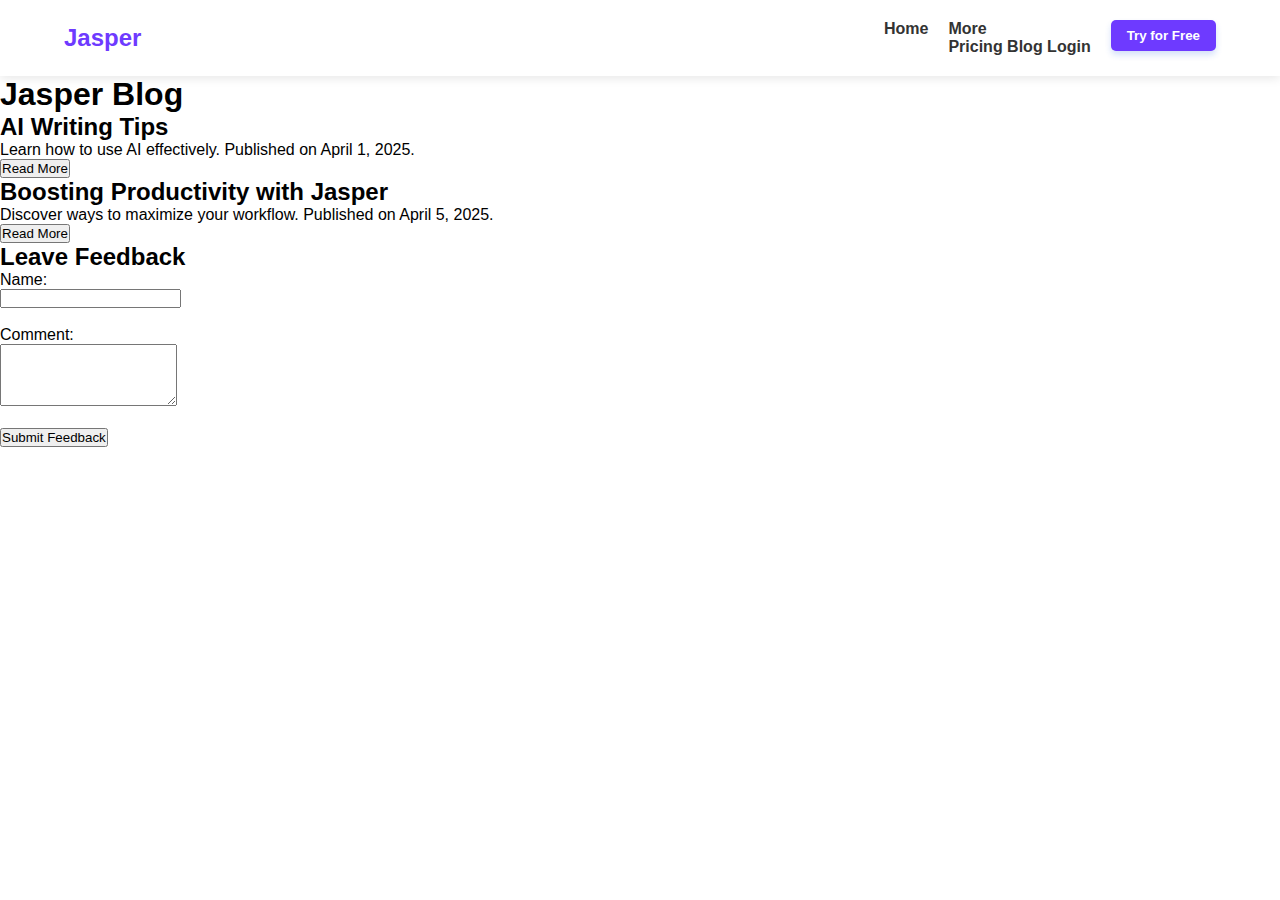
==== blog.html @ 83f6e518 "fixed the bugs taking help of copilot" ====
<!DOCTYPE html>
<html lang="en">
<head>
  <meta charset="UTF-8">
  <meta name="viewport" content="width=device-width, initial-scale=1.0">
  <title>Blog - Jasper Clone</title>
  <link rel="stylesheet" href="styles.css">
  <link rel="stylesheet" href="https://cdnjs.cloudflare.com/ajax/libs/animate.css/4.1.1/animate.min.css">
</head>
<body>
  <nav class="navbar">
    <div class="logo">Jasper</div>
    <div class="menu-toggle" aria-label="Toggle navigation">☰</div>
    <ul class="nav-links">
      <li><a href="index.html">Home</a></li>
      <li class="dropdown">
        <a href="#" class="dropbtn" aria-haspopup="true" aria-expanded="false">More</a>
        <div class="dropdown-content">
          <a href="pricing.html">Pricing</a>
          <a href="blog.html">Blog</a>
          <a href="login.html">Login</a>
        </div>
      </li>
      <li><button class="cta-btn">Try for Free</button></li>
    </ul>
  </nav>
  <main>
    <section class="blog">
      <h1 class="animate__animated animate__fadeIn">Jasper Blog</h1>
      <div class="posts">
        <article class="post animate__animated animate__fadeIn" style="animation-delay: 0.2s;">
          <h2>AI Writing Tips</h2>
          <p>Learn how to use AI effectively. <time datetime="2025-04-01">Published on April 1, 2025</time>.</p>
          <button class="post-btn">Read More</button>
        </article>
        <article class="post animate__animated animate__fadeIn" style="animation-delay: 0.4s;">
          <h2>Boosting Productivity with Jasper</h2>
          <p>Discover ways to maximize your workflow. <time datetime="2025-04-05">Published on April 5, 2025</time>.</p>
          <button class="post-btn">Read More</button>
        </article>
      </div>
    </section>
    <section class="feedback">
      <h2 class="animate__animated animate__fadeIn">Leave Feedback</h2>
      <form id="feedback-form">
        <label for="name">Name:</label><br>
        <input type="text" id="name" name="name" required aria-required="true"><br><br>
        <label for="comment">Comment:</label><br>
        <textarea id="comment" name="comment" rows="4" required aria-required="true"></textarea><br><br>
        <button type="submit" class="feedback-btn">Submit Feedback</button>
      </form>
      <div id="feedback-message" style="margin-top: 10px; color: green;" aria-live="polite"></div>
    </section>
  </main>
  <script src="script.js" defer></script>
</body>
</html>
---- styles.css ----
/* Root Variables */
:root {
  --primary-blue: #2D6AE0;
  --primary-purple: #6E3AFF;
  --dark-text: #1A1A1A;
} /* Ensure this closing brace is correctly placed and matches the opening block */

/* General Reset */
* {
  margin: 0;
  padding: 0;
  box-sizing: border-box;
  font-family: 'Inter', sans-serif;
}

/* Navbar */
.navbar {
  display: flex;
  justify-content: space-between;
  align-items: center;
  padding: 20px 5%;
  background: white;
  box-shadow: 0 2px 10px rgba(0, 0, 0, 0.1);
  position: sticky;
  top: 0;
}

.logo {
  font-size: 24px;
  font-weight: 700;
  color: var(--primary-purple);
}

.nav-links {
  display: flex;
  list-style: none;
  gap: 20px;
}

.nav-links a {
  text-decoration: none;
  color: #333;
  font-weight: 600;
}

.nav-links a:hover {
  color: var(--primary-purple);
}

.cta-btn {
  background: var(--primary-purple);
  color: #fff;
  border: none;
  padding: 8px 16px;
  border-radius: 5px;
  cursor: pointer;
  font-weight: 600;
}

.cta-btn:hover {
  background: #5a32d1;
}

.menu-toggle {
  display: none;
  font-size: 24px;
  cursor: pointer;
}
/* ===== DROPDOWN MENUS ===== */
.dropdown {
  position: relative;
}

.dropdown-menu {
  position: absolute;
  top: 100%;
  left: 0;
  width: max-content;
  min-width: 240px;
  background: white;
  border-radius: 8px;
  box-shadow: 0 10px 30px rgba(0, 0, 0, 0.1);
  opacity: 0;
  visibility: hidden;
  transition: all 0.3s ease;
  z-index: 1000;
  padding: 20px;
}

/* Multi-column dropdowns */
.dropdown-menu .dropdown-column {
  display: inline-block;
  vertical-align: top;
  width: 200px;
  margin-right: 20px;
}

.dropdown-menu h4 {
  color: #2D6AE0;
  margin-bottom: 12px;
  font-size: 14px;
}

.dropdown-menu a {
  display: block;
  padding: 8px 0;
  color: #333;
  transition: color 0.2s;
}

.dropdown-menu a:hover {
  color: #6E3AFF;
}

/* Show dropdown on hover */
.dropdown:hover .dropdown-menu {
  opacity: 1;
  visibility: visible;
  transform: translateY(5px);
}

/* Chevron animation */
.dropdown i {
  margin-left: 5px;
  transition: transform 0.3s;
}

.dropdown:hover i {
  transform: rotate(180deg);
}
@media (max-width: 768px) {
  .nav-links {
    display: none;
    flex-direction: column;
    position: absolute;
    top: 60px;
    left: 0;
    width: 100%;
    background: white;
    padding: 20px;
  }

  .nav-links.active {
    display: flex;
  }

  .menu-toggle {
    display: block;
  }

  .cta-btn {
    margin-top: 10px;
  }
}

/* Hero Section */
.hero {
  text-align: center;
  padding: 80px 20px;
  background: #f8f9fa;
}

.hero h1 {
  font-size: 48px;
  font-weight: 700;
  background: linear-gradient(90deg, var(--primary-blue), var(--primary-purple));
  -webkit-background-clip: text;
  -webkit-text-fill-color: transparent;
  margin-bottom: 20px;
}

.hero p {
  font-size: 20px;
  color: #666;
  margin-bottom: 30px;
}

.hero-btn {
  background: var(--primary-purple);
  color: #fff;
  border: none;
  padding: 15px 30px;
  border-radius: 5px;
  font-size: 18px;
  font-weight: 600;
  cursor: pointer;
}

.hero-btn:hover {
  background: #5a32d1;
}

@media (max-width: 768px) {
  .hero h1 {
    font-size: 32px;
  }

  .hero p {
    font-size: 16px;
  }

  .hero-btn {
    padding: 12px 24px;
    font-size: 16px;
  }
}

/* Logo Grid */
.logo-grid {
  display: flex;
  justify-content: center;
  align-items: center;
  flex-wrap: wrap;
  gap: 40px;
  max-width: 900px;
  margin: 0 auto;
}

.logo-grid img {
  height: 30px;
  opacity: 0.7;
  transition: all 0.3s;
  filter: brightness(0) invert(0.3);
}

.logo-grid img:hover {
  opacity: 1;
  filter: brightness(1) invert(0);
}

/* Testimonials Section */
.testimonials {
  text-align: center;
  padding: 60px 20px;
  background: #f8f9fa;
}

.testimonials h2 {
  font-size: 36px;
  font-weight: 700;
  color: #333;
  margin-bottom: 40px;
}

.testimonial-cards {
  display: flex;
  justify-content: center;
  gap: 30px;
  flex-wrap: wrap;
}

.testimonial {
  background: #fff;
  padding: 20px;
  border-radius: 8px;
  width: 350px;
  box-shadow: 0 2px 4px rgba(0, 0, 0, 0.1);
}

.testimonial p {
  font-size: 18px;
  color: #333;
  font-style: italic;
  margin-bottom: 10px;
}

.testimonial span {
  font-size: 16px;
  color: #666;
}

@media (max-width: 768px) {
  .testimonial {
    width: 100%;
    max-width: 350px;
  }
}

/* Pricing Section */
.pricing {
  text-align: center;
  padding: 60px 20px;
  background: #fff;
}

.pricing h1 {
  font-size: 36px;
  font-weight: 700;
  color: #333;
  margin-bottom: 40px;
}

.plans {
  display: grid;
  grid-template-columns: repeat(3, 1fr);
  gap: 20px;
}

.plan {
  background: #f8f9fa;
  padding: 20px;
  border-radius: 8px;
  box-shadow: 0 2px 4px rgba(0, 0, 0, 0.1);
}

.plan h2 {
  font-size: 24px;
  font-weight: 600;
  color: #333;
  margin-bottom: 10px;
}

.plan .price {
  font-size: 20px;
  font-weight: 700;
  color: var(--primary-purple);
  margin-bottom: 10px;
}

.plan p {
  font-size: 16px;
  color: #666;
  margin-bottom: 15px;
}

.plan-btn {
  background: var(--primary-purple);
  color: #fff;
  border: none;
  padding: 10px;
  border-radius: 5px;
  font-size: 16px;
  cursor: pointer;
  width: 100%;
}

.plan-btn:hover {
  background: #5a32d1;
}

.plan.highlight {
  border: 2px solid var(--primary-purple);
}

@media (max-width: 768px) {
  .plan {
    width: 100%;
    max-width: 250px;
  }
}

/* Footer */
.footer {
  background: #333;
  color: #fff;
  padding: 40px 20px;
  text-align: center;
}

.footer-content {
  display: flex;
  justify-content: space-around;
  flex-wrap: wrap;
  max-width: 1200px;
  margin: 0 auto;
}

.footer-section {
  margin: 20px;
}

.footer-section h4 {
  font-size: 20px;
  font-weight: 600;
  margin-bottom: 15px;
}

.footer-section p {
  font-size: 16px;
  color: #ccc;
}

.footer-section ul {
  list-style: none;
}

.footer-section a {
  color: #ccc;
  text-decoration: none;
  font-size: 16px;
  line-height: 1.8;
}

.card:hover {
  transform: translateY(-5px);
  box-shadow: 0 10px 20px rgba(0, 0, 0, 0.1);
  transition: all 0.3s ease-in-out;
}
@media (max-width: 768px) {
  .footer-content {
    flex-direction: column;
    align-items: center;
  }
}
.card:hover {
  transform: translateY(-5px);
  box-shadow: 0 10px 20px rgba(0,0,0,0.1);
}
.nav-links {
  transition: transform 0.3s ease-in-out;
}
.nav-links.active {
  transform: translateX(0);
}
/* ===== TRUSTED LOGOS SECTION ===== */
.trusted-by {
  text-align: center;
  padding: 60px 20px;
  background: #f8f9fa;
}

.trusted-by-label {
  color: #666;
  font-size: 14px;
  letter-spacing: 1px;
  margin-bottom: 30px;
  text-transform: uppercase;
}

.logo-grid {
  display: flex;
  justify-content: center;
  align-items: center;
  flex-wrap: wrap;
  gap: 40px;
  max-width: 900px;
  margin: 0 auto;
}

.logo-grid img {
  height: 24px;
  opacity: 0.6;
  transition: all 0.3s;
  filter: brightness(0) invert(0.3);
}

.logo-grid img:hover {
  opacity: 1;
  filter: brightness(1) invert(0);
.hero h1 {
  font-size: 3.5rem; /* Exact Jasper.ai size */
  font-weight: 700;
  background: linear-gradient(90deg, var(--primary-blue), var(--primary-purple));
  -webkit-background-clip: text;
  -webkit-text-fill-color: transparent;
  margin-bottom: 20px;
}
  .logo-grid img {
    height: 20px;
  }
}
.hero h1 {
  background: linear-gradient(90deg, #6E3AFF 0%, #2D6AE0 100%);
  -webkit-background-clip: text;
  -webkit-text-fill-color: transparent;
  font-weight: 700;
  font-size: 3.5rem; /* Exact Jasper.ai size */
}
/* Add to styles.css */
.switch {
  position: relative;
  display: inline-block;
  width: 50px;
  height: 24px;
  margin: 0 10px;
}
.slider {
  position: absolute;
  cursor: pointer;
  top: 0;
  left: 0;
  right: 0;
  bottom: 0;
  background: #ddd;
  transition: .4s;
  border-radius: 24px;
}
.slider:before {
  position: absolute;
  content: "";
  height: 16px;
  width: 16px;
  left: 4px;
  bottom: 4px;
  background: white;
  transition: .4s;
  border-radius: 50%;
}
input:checked + .slider {
  background: linear-gradient(90deg, #6E3AFF, #2D6AE0);
}
input:checked + .slider:before {
  transform: translateX(26px);
}
.cta-btn, .hero-btn {
  transition: all 0.3s;
  transform: translateY(0);
  box-shadow: 0 4px 6px rgba(45, 106, 224, 0.2);
}
.cta-btn:hover, .hero-btn:hover {
  transform: translateY(-2px);
  box-shadow: 0 6px 12px rgba(45, 106, 224, 0.3);
}
.chat-widget {
  position: fixed;
  bottom: 20px;
  right: 20px;
  width: 300px;
  background: white;
  border-radius: 12px;
  box-shadow: 0 5px 15px rgba(0,0,0,0.1);
  z-index: 1000;
}
.chat-header {
  background: linear-gradient(90deg, #6E3AFF, #2D6AE0);
  color: white;
  padding: 12px;
  border-radius: 12px 12px 0 0;
  cursor: pointer;
}
:focus {
  outline: 2px solid #2D6AE0;
  outline-offset: 2px;
}
/* Screen reader text */
.sr-only {
  position: absolute;
  width: 1px;
  height: 1px;
  padding: 0;
  margin: -1px;
  overflow: hidden;
}
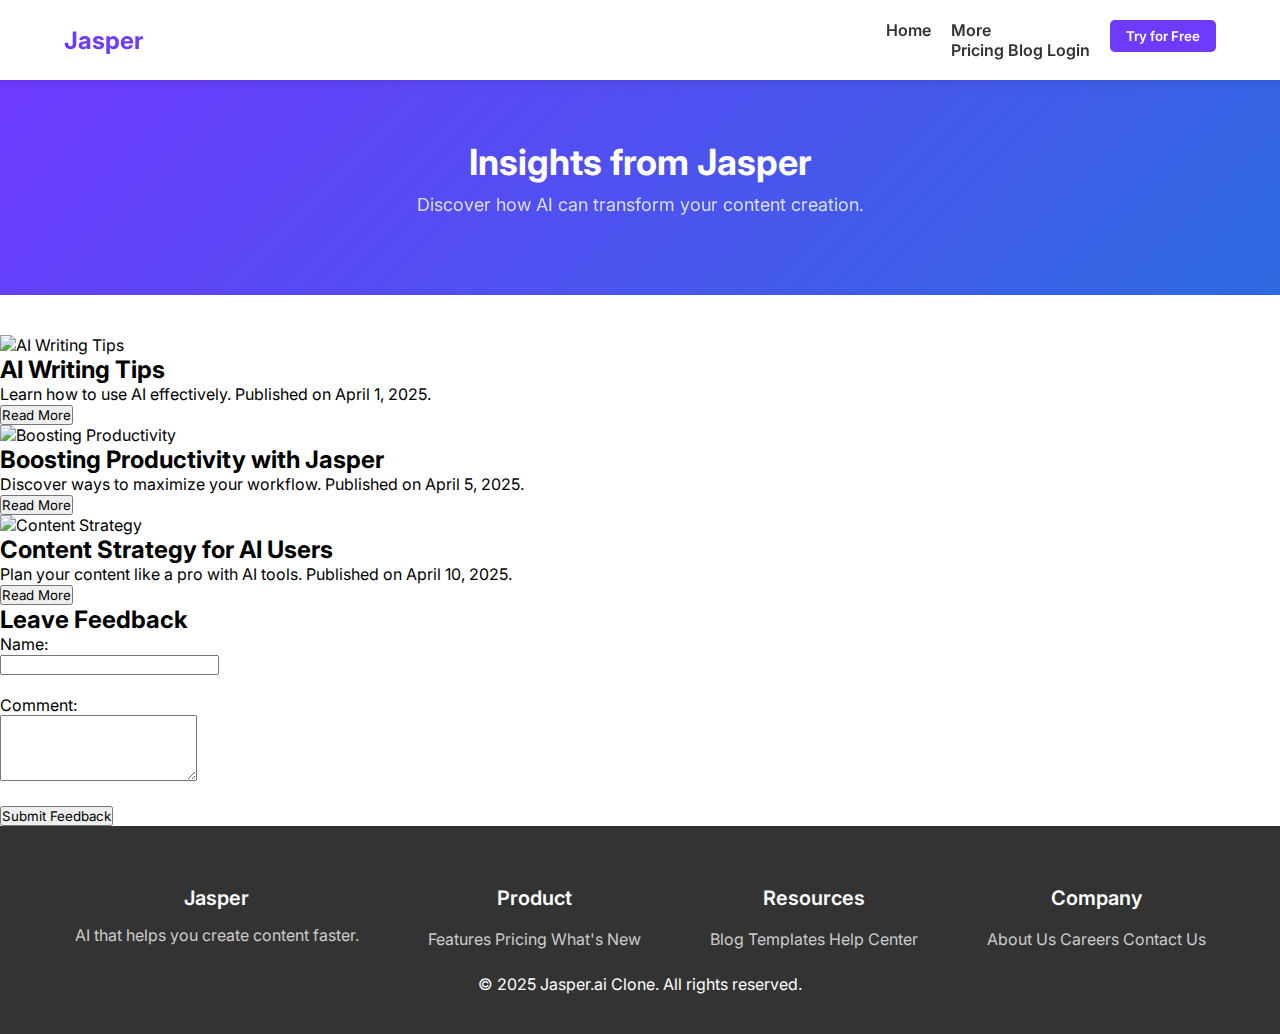
==== commit 6551577e: "more modifications" ====
--- a/blog.html
+++ b/blog.html
@@ -4,17 +4,22 @@
   <meta charset="UTF-8">
   <meta name="viewport" content="width=device-width, initial-scale=1.0">
   <title>Blog - Jasper Clone</title>
+  <!-- Fonts & Icons -->
+  <link href="https://fonts.googleapis.com/css2?family=Inter:wght@400;600;700&display=swap" rel="stylesheet">
+  <link rel="stylesheet" href="https://cdnjs.cloudflare.com/ajax/libs/font-awesome/6.4.0/css/all.min.css">
+  <link rel="stylesheet" href="https://cdnjs.cloudflare.com/ajax/libs/animate.css/4.1.1/animate.min.css">
+  <!-- Stylesheet -->
   <link rel="stylesheet" href="styles.css">
-  <link rel="stylesheet" href="https://cdnjs.cloudflare.com/ajax/libs/animate.css/4.1.1/animate.min.css">
 </head>
 <body>
+  <!-- Navigation Bar -->
   <nav class="navbar">
     <div class="logo">Jasper</div>
-    <div class="menu-toggle" aria-label="Toggle navigation">☰</div>
+    <div class="menu-toggle">☰</div>
     <ul class="nav-links">
       <li><a href="index.html">Home</a></li>
       <li class="dropdown">
-        <a href="#" class="dropbtn" aria-haspopup="true" aria-expanded="false">More</a>
+        <a href="#" class="dropbtn">More</a>
         <div class="dropdown-content">
           <a href="pricing.html">Pricing</a>
           <a href="blog.html">Blog</a>
@@ -24,34 +29,106 @@
       <li><button class="cta-btn">Try for Free</button></li>
     </ul>
   </nav>
-  <main>
-    <section class="blog">
-      <h1 class="animate__animated animate__fadeIn">Jasper Blog</h1>
-      <div class="posts">
-        <article class="post animate__animated animate__fadeIn" style="animation-delay: 0.2s;">
-          <h2>AI Writing Tips</h2>
-          <p>Learn how to use AI effectively. <time datetime="2025-04-01">Published on April 1, 2025</time>.</p>
-          <button class="post-btn">Read More</button>
-        </article>
-        <article class="post animate__animated animate__fadeIn" style="animation-delay: 0.4s;">
-          <h2>Boosting Productivity with Jasper</h2>
-          <p>Discover ways to maximize your workflow. <time datetime="2025-04-05">Published on April 5, 2025</time>.</p>
-          <button class="post-btn">Read More</button>
-        </article>
+
+  <!-- Blog Hero Section -->
+  <section class="blog-hero">
+    <h1>Insights from Jasper</h1>
+    <p>Discover how AI can transform your content creation.</p>
+  </section>
+
+  <!-- Blog Posts Section -->
+  <section class="blog-posts">
+    <div class="posts">
+      <!-- Blog Post #1 -->
+      <article class="post animate__animated animate__fadeIn" style="animation-delay: 0.2s;">
+        <img src="assets/images/ai-writing-tips.jpg" alt="AI Writing Tips" class="post-thumbnail">
+        <h2>AI Writing Tips</h2>
+        <p>Learn how to use AI effectively. 
+          <time datetime="2025-04-01">Published on April 1, 2025</time>.
+        </p>
+        <button class="post-btn">Read More</button>
+      </article>
+
+      <!-- Blog Post #2 -->
+      <article class="post animate__animated animate__fadeIn" style="animation-delay: 0.4s;">
+        <img src="assets/images/productivity.jpg" alt="Boosting Productivity" class="post-thumbnail">
+        <h2>Boosting Productivity with Jasper</h2>
+        <p>Discover ways to maximize your workflow. 
+          <time datetime="2025-04-05">Published on April 5, 2025</time>.
+        </p>
+        <button class="post-btn">Read More</button>
+      </article>
+
+      <!-- Blog Post #3 -->
+      <article class="post animate__animated animate__fadeIn" style="animation-delay: 0.6s;">
+        <img src="assets/images/content-strategy.jpg" alt="Content Strategy" class="post-thumbnail">
+        <h2>Content Strategy for AI Users</h2>
+        <p>Plan your content like a pro with AI tools. 
+          <time datetime="2025-04-10">Published on April 10, 2025</time>.
+        </p>
+        <button class="post-btn">Read More</button>
+      </article>
+    </div>
+  </section>
+
+  <!-- Feedback Section -->
+  <section class="feedback">
+    <h2>Leave Feedback</h2>
+    <form id="feedback-form">
+      <label for="name">Name:</label><br>
+      <input type="text" id="name" name="name" required><br><br>
+
+      <label for="comment">Comment:</label><br>
+      <textarea id="comment" name="comment" rows="4" required></textarea><br><br>
+
+      <button type="submit" class="feedback-btn">Submit Feedback</button>
+    </form>
+
+    <!-- Feedback Message -->
+    <div id="feedback-message"></div>
+  </section>
+
+  <!-- Footer -->
+  <footer class="footer">
+    <div class="footer-content">
+      <!-- Footer Column #1 -->
+      <div class="footer-section">
+        <h4>Jasper</h4>
+        <p>AI that helps you create content faster.</p>
       </div>
-    </section>
-    <section class="feedback">
-      <h2 class="animate__animated animate__fadeIn">Leave Feedback</h2>
-      <form id="feedback-form">
-        <label for="name">Name:</label><br>
-        <input type="text" id="name" name="name" required aria-required="true"><br><br>
-        <label for="comment">Comment:</label><br>
-        <textarea id="comment" name="comment" rows="4" required aria-required="true"></textarea><br><br>
-        <button type="submit" class="feedback-btn">Submit Feedback</button>
-      </form>
-      <div id="feedback-message" style="margin-top: 10px; color: green;" aria-live="polite"></div>
-    </section>
-  </main>
-  <script src="script.js" defer></script>
+
+      <!-- Footer Column #2 -->
+      <div class="footer-section">
+        <h4>Product</h4>
+        <a href="#">Features</a>
+        <a href="#">Pricing</a>
+        <a href="#">What's New</a>
+      </div>
+
+      <!-- Footer Column #3 -->
+      <div class="footer-section">
+        <h4>Resources</h4>
+        <a href="#">Blog</a>
+        <a href="#">Templates</a>
+        <a href="#">Help Center</a>
+      </div>
+
+      <!-- Footer Column #4 -->
+      <div class="footer-section">
+        <h4>Company</h4>
+        <a href="#">About Us</a>
+        <a href="#">Careers</a>
+        <a href="#">Contact Us</a>
+      </div>
+    </div>
+
+    <!-- Footer Bottom -->
+    <div class="footer-bottom">
+      © 2025 Jasper.ai Clone. All rights reserved.
+    </div>
+  </footer>
+
+  <!-- JavaScript File -->
+  <script src="./script.js"></script>
 </body>
-</html>+</html>
--- a/styles.css
+++ b/styles.css
@@ -3,7 +3,7 @@
   --primary-blue: #2D6AE0;
   --primary-purple: #6E3AFF;
   --dark-text: #1A1A1A;
-} /* Ensure this closing brace is correctly placed and matches the opening block */
+}
 
 /* General Reset */
 * {
@@ -66,6 +66,7 @@
   font-size: 24px;
   cursor: pointer;
 }
+
 /* ===== DROPDOWN MENUS ===== */
 .dropdown {
   position: relative;
@@ -128,6 +129,7 @@
 .dropdown:hover i {
   transform: rotate(180deg);
 }
+
 @media (max-width: 768px) {
   .nav-links {
     display: none;
@@ -391,126 +393,48 @@
   line-height: 1.8;
 }
 
-.card:hover {
-  transform: translateY(-5px);
-  box-shadow: 0 10px 20px rgba(0, 0, 0, 0.1);
-  transition: all 0.3s ease-in-out;
-}
+.footer-section a:hover {
+  color: var(--primary-purple);
+}
+
 @media (max-width: 768px) {
   .footer-content {
     flex-direction: column;
     align-items: center;
   }
 }
-.card:hover {
-  transform: translateY(-5px);
-  box-shadow: 0 10px 20px rgba(0,0,0,0.1);
-}
-.nav-links {
-  transition: transform 0.3s ease-in-out;
-}
-.nav-links.active {
-  transform: translateX(0);
-}
-/* ===== TRUSTED LOGOS SECTION ===== */
-.trusted-by {
+
+/* Video Overlay */
+.video-overlay {
+  background: linear-gradient(
+    135deg, 
+    rgba(110, 58, 255, 0.4) 0%, 
+    rgba(45, 106, 224, 0.6) 100%
+  );
+}
+
+/* Blog Hero Section */
+.blog-hero {
   text-align: center;
   padding: 60px 20px;
-  background: #f8f9fa;
-}
-
-.trusted-by-label {
-  color: #666;
-  font-size: 14px;
-  letter-spacing: 1px;
-  margin-bottom: 30px;
-  text-transform: uppercase;
-}
-
-.logo-grid {
-  display: flex;
-  justify-content: center;
-  align-items: center;
-  flex-wrap: wrap;
-  gap: 40px;
-  max-width: 900px;
-  margin: 0 auto;
-}
-
-.logo-grid img {
-  height: 24px;
-  opacity: 0.6;
-  transition: all 0.3s;
-  filter: brightness(0) invert(0.3);
-}
-
-.logo-grid img:hover {
-  opacity: 1;
-  filter: brightness(1) invert(0);
-.hero h1 {
-  font-size: 3.5rem; /* Exact Jasper.ai size */
-  font-weight: 700;
-  background: linear-gradient(90deg, var(--primary-blue), var(--primary-purple));
-  -webkit-background-clip: text;
-  -webkit-text-fill-color: transparent;
+  background: linear-gradient(135deg, #6E3AFF, #2D6AE0);
+  color: white;
+  margin-bottom: 40px;
+}
+
+.blog-hero h1 {
+  font-size: 36px;
+  font-weight: 700;
+  margin-bottom: 10px;
+}
+
+.blog-hero p {
+  font-size: 18px;
   margin-bottom: 20px;
-}
-  .logo-grid img {
-    height: 20px;
-  }
-}
-.hero h1 {
-  background: linear-gradient(90deg, #6E3AFF 0%, #2D6AE0 100%);
-  -webkit-background-clip: text;
-  -webkit-text-fill-color: transparent;
-  font-weight: 700;
-  font-size: 3.5rem; /* Exact Jasper.ai size */
-}
-/* Add to styles.css */
-.switch {
-  position: relative;
-  display: inline-block;
-  width: 50px;
-  height: 24px;
-  margin: 0 10px;
-}
-.slider {
-  position: absolute;
-  cursor: pointer;
-  top: 0;
-  left: 0;
-  right: 0;
-  bottom: 0;
-  background: #ddd;
-  transition: .4s;
-  border-radius: 24px;
-}
-.slider:before {
-  position: absolute;
-  content: "";
-  height: 16px;
-  width: 16px;
-  left: 4px;
-  bottom: 4px;
-  background: white;
-  transition: .4s;
-  border-radius: 50%;
-}
-input:checked + .slider {
-  background: linear-gradient(90deg, #6E3AFF, #2D6AE0);
-}
-input:checked + .slider:before {
-  transform: translateX(26px);
-}
-.cta-btn, .hero-btn {
-  transition: all 0.3s;
-  transform: translateY(0);
-  box-shadow: 0 4px 6px rgba(45, 106, 224, 0.2);
-}
-.cta-btn:hover, .hero-btn:hover {
-  transform: translateY(-2px);
-  box-shadow: 0 6px 12px rgba(45, 106, 224, 0.3);
-}
+  opacity: 0.8;
+}
+
+/* Chat Widget */
 .chat-widget {
   position: fixed;
   bottom: 20px;
@@ -520,24 +444,498 @@
   border-radius: 12px;
   box-shadow: 0 5px 15px rgba(0,0,0,0.1);
   z-index: 1000;
-}
+  overflow: hidden;
+}
+
 .chat-header {
   background: linear-gradient(90deg, #6E3AFF, #2D6AE0);
   color: white;
   padding: 12px;
-  border-radius: 12px 12px 0 0;
+  font-weight: bold;
   cursor: pointer;
 }
-:focus {
-  outline: 2px solid #2D6AE0;
-  outline-offset: 2px;
-}
-/* Screen reader text */
-.sr-only {
+
+.chat-body {
+  padding: 10px;
+  font-size: 14px;
+  color: #333;
+}
+
+.chat-body input {
+  width: calc(100% - 20px);
+  padding: 8px;
+  border-radius: 5px;
+  border: none;
+  box-shadow: inset 0 2px 4px rgba(0,0,0,0.1);
+  margin-top: 10px;
+}/* Root Variables */
+:root {
+  --primary-blue: #2D6AE0;
+  --primary-purple: #6E3AFF;
+  --dark-text: #1A1A1A;
+}
+
+/* General Reset */
+* {
+  margin: 0;
+  padding: 0;
+  box-sizing: border-box;
+  font-family: 'Inter', sans-serif;
+}
+
+/* Navbar */
+.navbar {
+  display: flex;
+  justify-content: space-between;
+  align-items: center;
+  padding: 20px 5%;
+  background: white;
+  box-shadow: 0 2px 10px rgba(0, 0, 0, 0.1);
+  position: sticky;
+  top: 0;
+}
+
+.logo {
+  font-size: 24px;
+  font-weight: 700;
+  color: var(--primary-purple);
+}
+
+.nav-links {
+  display: flex;
+  list-style: none;
+  gap: 20px;
+}
+
+.nav-links a {
+  text-decoration: none;
+  color: #333;
+  font-weight: 600;
+}
+
+.nav-links a:hover {
+  color: var(--primary-purple);
+}
+
+.cta-btn {
+  background: var(--primary-purple);
+  color: #fff;
+  border: none;
+  padding: 8px 16px;
+  border-radius: 5px;
+  cursor: pointer;
+  font-weight: 600;
+}
+
+.cta-btn:hover {
+  background: #5a32d1;
+}
+
+.menu-toggle {
+  display: none;
+  font-size: 24px;
+  cursor: pointer;
+}
+
+/* ===== DROPDOWN MENUS ===== */
+.dropdown {
+  position: relative;
+}
+
+.dropdown-menu {
   position: absolute;
-  width: 1px;
-  height: 1px;
-  padding: 0;
-  margin: -1px;
+  top: 100%;
+  left: 0;
+  width: max-content;
+  min-width: 240px;
+  background: white;
+  border-radius: 8px;
+  box-shadow: 0 10px 30px rgba(0, 0, 0, 0.1);
+  opacity: 0;
+  visibility: hidden;
+  transition: all 0.3s ease;
+  z-index: 1000;
+  padding: 20px;
+}
+
+/* Multi-column dropdowns */
+.dropdown-menu .dropdown-column {
+  display: inline-block;
+  vertical-align: top;
+  width: 200px;
+  margin-right: 20px;
+}
+
+.dropdown-menu h4 {
+  color: #2D6AE0;
+  margin-bottom: 12px;
+  font-size: 14px;
+}
+
+.dropdown-menu a {
+  display: block;
+  padding: 8px 0;
+  color: #333;
+  transition: color 0.2s;
+}
+
+.dropdown-menu a:hover {
+  color: #6E3AFF;
+}
+
+/* Show dropdown on hover */
+.dropdown:hover .dropdown-menu {
+  opacity: 1;
+  visibility: visible;
+  transform: translateY(5px);
+}
+
+/* Chevron animation */
+.dropdown i {
+  margin-left: 5px;
+  transition: transform 0.3s;
+}
+
+.dropdown:hover i {
+  transform: rotate(180deg);
+}
+
+@media (max-width: 768px) {
+  .nav-links {
+    display: none;
+    flex-direction: column;
+    position: absolute;
+    top: 60px;
+    left: 0;
+    width: 100%;
+    background: white;
+    padding: 20px;
+  }
+
+  .nav-links.active {
+    display: flex;
+  }
+
+  .menu-toggle {
+    display: block;
+  }
+
+  .cta-btn {
+    margin-top: 10px;
+  }
+}
+
+/* Hero Section */
+.hero {
+  text-align: center;
+  padding: 80px 20px;
+  background: #f8f9fa;
+}
+
+.hero h1 {
+  font-size: 48px;
+  font-weight: 700;
+  background: linear-gradient(90deg, var(--primary-blue), var(--primary-purple));
+  -webkit-background-clip: text;
+  -webkit-text-fill-color: transparent;
+  margin-bottom: 20px;
+}
+
+.hero p {
+  font-size: 20px;
+  color: #666;
+  margin-bottom: 30px;
+}
+
+.hero-btn {
+  background: var(--primary-purple);
+  color: #fff;
+  border: none;
+  padding: 15px 30px;
+  border-radius: 5px;
+  font-size: 18px;
+  font-weight: 600;
+  cursor: pointer;
+}
+
+.hero-btn:hover {
+  background: #5a32d1;
+}
+
+@media (max-width: 768px) {
+  .hero h1 {
+    font-size: 32px;
+  }
+
+  .hero p {
+    font-size: 16px;
+  }
+
+  .hero-btn {
+    padding: 12px 24px;
+    font-size: 16px;
+  }
+}
+
+/* Logo Grid */
+.logo-grid {
+  display: flex;
+  justify-content: center;
+  align-items: center;
+  flex-wrap: wrap;
+  gap: 40px;
+  max-width: 900px;
+  margin: 0 auto;
+}
+
+.logo-grid img {
+  height: 30px;
+  opacity: 0.7;
+  transition: all 0.3s;
+  filter: brightness(0) invert(0.3);
+}
+
+.logo-grid img:hover {
+  opacity: 1;
+  filter: brightness(1) invert(0);
+}
+
+/* Testimonials Section */
+.testimonials {
+  text-align: center;
+  padding: 60px 20px;
+  background: #f8f9fa;
+}
+
+.testimonials h2 {
+  font-size: 36px;
+  font-weight: 700;
+  color: #333;
+  margin-bottom: 40px;
+}
+
+.testimonial-cards {
+  display: flex;
+  justify-content: center;
+  gap: 30px;
+  flex-wrap: wrap;
+}
+
+.testimonial {
+  background: #fff;
+  padding: 20px;
+  border-radius: 8px;
+  width: 350px;
+  box-shadow: 0 2px 4px rgba(0, 0, 0, 0.1);
+}
+
+.testimonial p {
+  font-size: 18px;
+  color: #333;
+  font-style: italic;
+  margin-bottom: 10px;
+}
+
+.testimonial span {
+  font-size: 16px;
+  color: #666;
+}
+
+@media (max-width: 768px) {
+  .testimonial {
+    width: 100%;
+    max-width: 350px;
+  }
+}
+
+/* Pricing Section */
+.pricing {
+  text-align: center;
+  padding: 60px 20px;
+  background: #fff;
+}
+
+.pricing h1 {
+  font-size: 36px;
+  font-weight: 700;
+  color: #333;
+  margin-bottom: 40px;
+}
+
+.plans {
+  display: grid;
+  grid-template-columns: repeat(3, 1fr);
+  gap: 20px;
+}
+
+.plan {
+  background: #f8f9fa;
+  padding: 20px;
+  border-radius: 8px;
+  box-shadow: 0 2px 4px rgba(0, 0, 0, 0.1);
+}
+
+.plan h2 {
+  font-size: 24px;
+  font-weight: 600;
+  color: #333;
+  margin-bottom: 10px;
+}
+
+.plan .price {
+  font-size: 20px;
+  font-weight: 700;
+  color: var(--primary-purple);
+  margin-bottom: 10px;
+}
+
+.plan p {
+  font-size: 16px;
+  color: #666;
+  margin-bottom: 15px;
+}
+
+.plan-btn {
+  background: var(--primary-purple);
+  color: #fff;
+  border: none;
+  padding: 10px;
+  border-radius: 5px;
+  font-size: 16px;
+  cursor: pointer;
+  width: 100%;
+}
+
+.plan-btn:hover {
+  background: #5a32d1;
+}
+
+.plan.highlight {
+  border: 2px solid var(--primary-purple);
+}
+
+@media (max-width: 768px) {
+  .plan {
+    width: 100%;
+    max-width: 250px;
+  }
+}
+
+/* Footer */
+.footer {
+  background: #333;
+  color: #fff;
+  padding: 40px 20px;
+  text-align: center;
+}
+
+.footer-content {
+  display: flex;
+  justify-content: space-around;
+  flex-wrap: wrap;
+  max-width: 1200px;
+  margin: 0 auto;
+}
+
+.footer-section {
+  margin: 20px;
+}
+
+.footer-section h4 {
+  font-size: 20px;
+  font-weight: 600;
+  margin-bottom: 15px;
+}
+
+.footer-section p {
+  font-size: 16px;
+  color: #ccc;
+}
+
+.footer-section ul {
+  list-style: none;
+}
+
+.footer-section a {
+  color: #ccc;
+  text-decoration: none;
+  font-size: 16px;
+  line-height: 1.8;
+}
+
+.footer-section a:hover {
+  color: var(--primary-purple);
+}
+
+@media (max-width: 768px) {
+  .footer-content {
+    flex-direction: column;
+    align-items: center;
+  }
+}
+
+/* Video Overlay */
+.video-overlay {
+  background: linear-gradient(
+    135deg, 
+    rgba(110, 58, 255, 0.4) 0%, 
+    rgba(45, 106, 224, 0.6) 100%
+  );
+}
+
+/* Blog Hero Section */
+.blog-hero {
+  text-align: center;
+  padding: 60px 20px;
+  background: linear-gradient(135deg, #6E3AFF, #2D6AE0);
+  color: white;
+  margin-bottom: 40px;
+}
+
+.blog-hero h1 {
+  font-size: 36px;
+  font-weight: 700;
+  margin-bottom: 10px;
+}
+
+.blog-hero p {
+  font-size: 18px;
+  margin-bottom: 20px;
+  opacity: 0.8;
+}
+
+/* Chat Widget */
+.chat-widget {
+  position: fixed;
+  bottom: 20px;
+  right: 20px;
+  width: 300px;
+  background: white;
+  border-radius: 12px;
+  box-shadow: 0 5px 15px rgba(0,0,0,0.1);
+  z-index: 1000;
   overflow: hidden;
+}
+
+.chat-header {
+  background: linear-gradient(90deg, #6E3AFF, #2D6AE0);
+  color: white;
+  padding: 12px;
+  font-weight: bold;
+  cursor: pointer;
+}
+
+.chat-body {
+  padding: 10px;
+  font-size: 14px;
+  color: #333;
+}
+
+.chat-body input {
+  width: calc(100% - 20px);
+  padding: 8px;
+  border-radius: 5px;
+  border: none;
+  box-shadow: inset 0 2px 4px rgba(0,0,0,0.1);
+  margin-top: 10px;
 }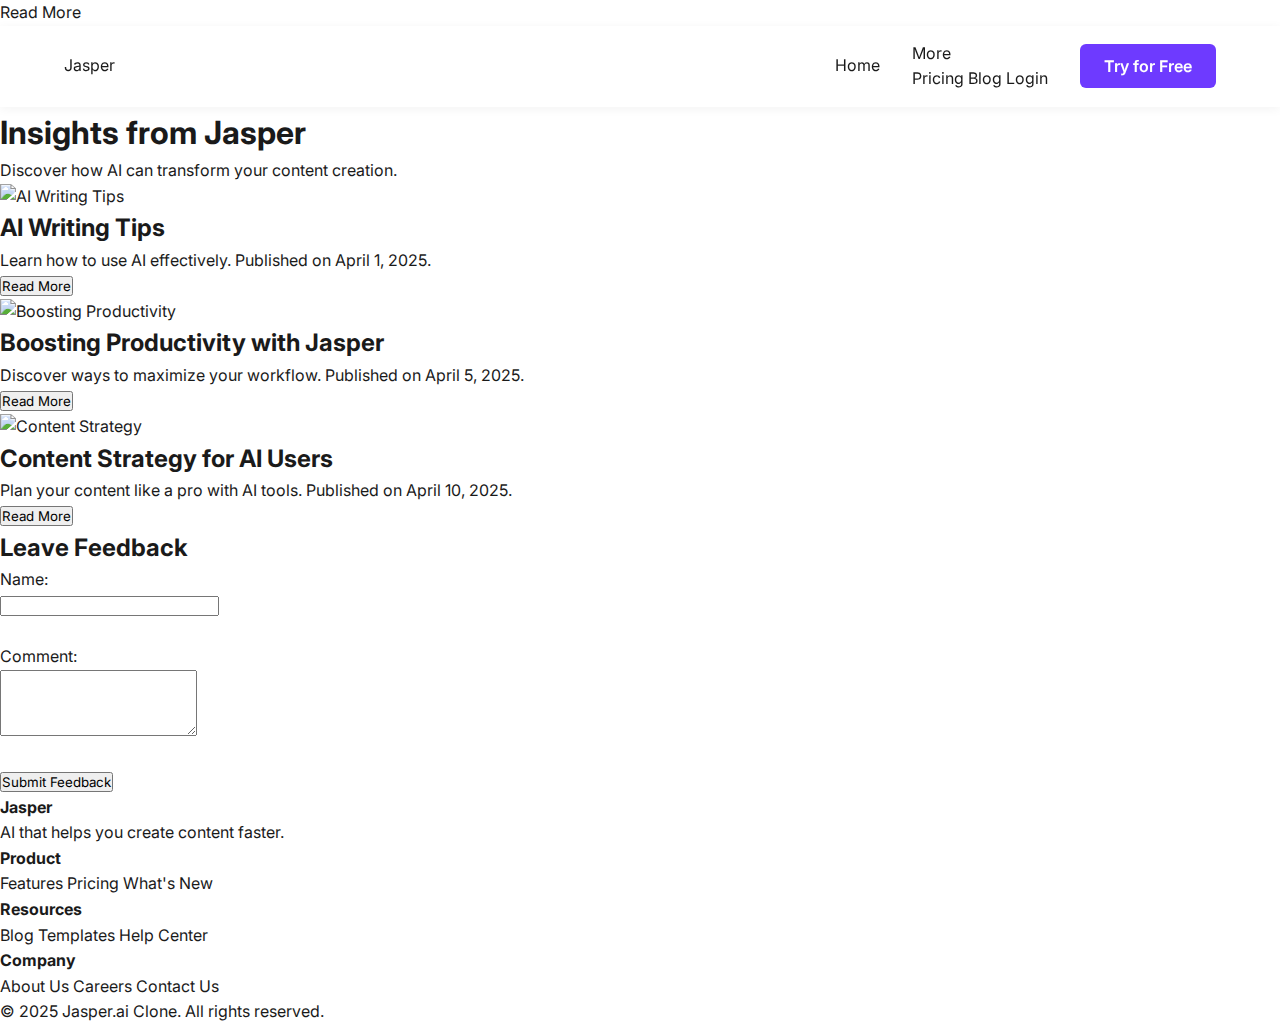
==== commit 50cad525: "made changes again" ====
--- a/blog.html
+++ b/blog.html
@@ -10,6 +10,8 @@
   <link rel="stylesheet" href="https://cdnjs.cloudflare.com/ajax/libs/animate.css/4.1.1/animate.min.css">
   <!-- Stylesheet -->
   <link rel="stylesheet" href="styles.css">
+  <a href="blog-post-1.html" class="post-btn">Read More</a>
+
 </head>
 <body>
   <!-- Navigation Bar -->
--- a/styles.css
+++ b/styles.css
@@ -2,7 +2,13 @@
 :root {
   --primary-blue: #2D6AE0;
   --primary-purple: #6E3AFF;
+  --secondary-purple: #5a32d1;
   --dark-text: #1A1A1A;
+  --light-text: #666;
+  --border-color: #e6e6e6;
+  --light-bg: #f8f9fa;
+  --box-shadow: 0 4px 12px rgba(0, 0, 0, 0.1);
+  --transition: all 0.3s ease;
 }
 
 /* General Reset */
@@ -13,19 +19,77 @@
   font-family: 'Inter', sans-serif;
 }
 
+body {
+  color: var(--dark-text);
+  line-height: 1.6;
+  overflow-x: hidden;
+}
+
+a {
+  text-decoration: none;
+  color: inherit;
+}
+
+ul {
+  list-style: none;
+}
+
+.section-title {
+  font-size: 2.5rem;
+  font-weight: 700;
+  text-align: center;
+  margin-bottom: 3rem;
+  color: var(--dark-text);
+}
+
+/* Buttons */
+.cta-btn, .secondary-btn {
+  padding: 12px 24px;
+  border-radius: 6px;
+  font-weight: 600;
+  font-size: 1rem;
+  cursor: pointer;
+  transition: var(--transition);
+  display: inline-block;
+  text-align: center;
+}
+
+.cta-btn {
+  background: var(--primary-purple);
+  color: white;
+  border: none;
+}
+
+.cta-btn:hover {
+  background: var(--secondary-purple);
+  transform: translateY(-2px);
+}
+
+.secondary-btn {
+  background: white;
+  color: var(--primary-purple);
+  border: 1px solid var(--primary-purple);
+}
+
+.secondary-btn:hover {
+  background: rgba(110, 58, 255, 0.05);
+  transform: translateY(-2px);
+}
+
 /* Navbar */
 .navbar {
   display: flex;
   justify-content: space-between;
   align-items: center;
-  padding: 20px 5%;
+  padding: 15px 5%;
   background: white;
-  box-shadow: 0 2px 10px rgba(0, 0, 0, 0.1);
+  box-shadow: 0 2px 10px rgba(0, 0, 0, 0.05);
   position: sticky;
   top: 0;
-}
-
-.logo {
+  z-index: 100;
+}
+
+.logo a {
   font-size: 24px;
   font-weight: 700;
   color: var(--primary-purple);
@@ -33,41 +97,43 @@
 
 .nav-links {
   display: flex;
-  list-style: none;
-  gap: 20px;
-}
-
-.nav-links a {
-  text-decoration: none;
-  color: #333;
-  font-weight: 600;
-}
-
-.nav-links a:hover {
-  color: var(--primary-purple);
-}
-
-.cta-btn {
-  background: var(--primary-purple);
-  color: #fff;
-  border: none;
-  padding: 8px 16px;
-  border-radius: 5px;
-  cursor: pointer;
-  font-weight: 600;
-}
-
-.cta-btn:hover {
-  background: #5a32d1;
+  align-items: center;
+  gap: 2rem;
+}
+
+.nav-link {
+  font-weight: 500;
+  color: var(--dark-text);
+  transition: var(--transition);
+}
+
+.nav-link:hover {
+  color: var(--primary-purple);
+}
+
+.nav-buttons {
+  display: flex;
+  gap: 1rem;
+  align-items: center;
+}
+
+.login-btn {
+  font-weight: 500;
+  color: var(--dark-text);
+  transition: var(--transition);
+}
+
+.login-btn:hover {
+  color: var(--primary-purple);
 }
 
 .menu-toggle {
   display: none;
-  font-size: 24px;
+  font-size: 1.5rem;
   cursor: pointer;
 }
 
-/* ===== DROPDOWN MENUS ===== */
+/* Dropdown Menus */
 .dropdown {
   position: relative;
 }
@@ -77,51 +143,52 @@
   top: 100%;
   left: 0;
   width: max-content;
-  min-width: 240px;
+  min-width: 220px;
   background: white;
   border-radius: 8px;
-  box-shadow: 0 10px 30px rgba(0, 0, 0, 0.1);
+  box-shadow: var(--box-shadow);
   opacity: 0;
   visibility: hidden;
-  transition: all 0.3s ease;
+  transform: translateY(10px);
+  transition: var(--transition);
   z-index: 1000;
-  padding: 20px;
-}
-
-/* Multi-column dropdowns */
+  padding: 1rem;
+}
+
 .dropdown-menu .dropdown-column {
   display: inline-block;
   vertical-align: top;
-  width: 200px;
+  width: 180px;
   margin-right: 20px;
 }
 
 .dropdown-menu h4 {
-  color: #2D6AE0;
+  color: var(--primary-blue);
   margin-bottom: 12px;
   font-size: 14px;
+  font-weight: 600;
 }
 
 .dropdown-menu a {
   display: block;
   padding: 8px 0;
-  color: #333;
-  transition: color 0.2s;
+  color: var(--dark-text);
+  transition: var(--transition);
+  font-size: 0.9rem;
 }
 
 .dropdown-menu a:hover {
-  color: #6E3AFF;
-}
-
-/* Show dropdown on hover */
+  color: var(--primary-purple);
+}
+
 .dropdown:hover .dropdown-menu {
   opacity: 1;
   visibility: visible;
-  transform: translateY(5px);
-}
-
-/* Chevron animation */
+  transform: translateY(0);
+}
+
 .dropdown i {
+  font-size: 0.8rem;
   margin-left: 5px;
   transition: transform 0.3s;
 }
@@ -130,349 +197,131 @@
   transform: rotate(180deg);
 }
 
-@media (max-width: 768px) {
-  .nav-links {
-    display: none;
-    flex-direction: column;
-    position: absolute;
-    top: 60px;
-    left: 0;
-    width: 100%;
-    background: white;
-    padding: 20px;
-  }
-
-  .nav-links.active {
-    display: flex;
-  }
-
-  .menu-toggle {
-    display: block;
-  }
-
-  .cta-btn {
-    margin-top: 10px;
-  }
-}
-
 /* Hero Section */
 .hero {
+  position: relative;
+  height: 80vh;
+  min-height: 500px;
+  display: flex;
+  align-items: center;
+  justify-content: center;
   text-align: center;
-  padding: 80px 20px;
-  background: #f8f9fa;
+  padding: 0 2rem;
+  overflow: hidden;
+}
+
+.hero-bg {
+  position: absolute;
+  top: 0;
+  left: 0;
+  width: 100%;
+  height: 100%;
+  background: linear-gradient(135deg, #f5f7fa 0%, #e9ecf3 100%);
+  z-index: -1;
+}
+
+.hero-content {
+  max-width: 800px;
+  margin: 0 auto;
+  position: relative;
+  z-index: 2;
 }
 
 .hero h1 {
-  font-size: 48px;
-  font-weight: 700;
+  font-size: 3.5rem;
+  line-height: 1.2;
+  margin-bottom: 1.5rem;
   background: linear-gradient(90deg, var(--primary-blue), var(--primary-purple));
   -webkit-background-clip: text;
   -webkit-text-fill-color: transparent;
-  margin-bottom: 20px;
+  font-weight: 700;
 }
 
 .hero p {
-  font-size: 20px;
-  color: #666;
-  margin-bottom: 30px;
-}
-
-.hero-btn {
+  font-size: 1.25rem;
+  color: var(--light-text);
+  margin-bottom: 2rem;
+  max-width: 600px;
+  margin-left: auto;
+  margin-right: auto;
+}
+
+.hero-buttons {
+  display: flex;
+  gap: 1rem;
+  justify-content: center;
+}
+
+/* Login Page */
+.login {
+  min-height: 80vh;
+  display: flex;
+  flex-direction: column;
+  align-items: center;
+  justify-content: center;
+  padding: 2rem;
+  background: var(--light-bg);
+}
+
+.login h1 {
+  font-size: 2.5rem;
+  margin-bottom: 2rem;
+  color: var(--dark-text);
+}
+
+.login form {
+  width: 100%;
+  max-width: 400px;
+  background: white;
+  padding: 2rem;
+  border-radius: 12px;
+  box-shadow: var(--box-shadow);
+}
+
+.login label {
+  display: block;
+  margin-bottom: 0.5rem;
+  font-weight: 500;
+}
+
+.login input {
+  width: 100%;
+  padding: 0.75rem 1rem;
+  margin-bottom: 1.5rem;
+  border: 1px solid var(--border-color);
+  border-radius: 6px;
+  outline: none;
+}
+
+.login input:focus {
+  border-color: var(--primary-purple);
+}
+
+.login-btn {
   background: var(--primary-purple);
-  color: #fff;
+  color: white;
   border: none;
-  padding: 15px 30px;
-  border-radius: 5px;
-  font-size: 18px;
+  padding: 0.75rem 1.5rem;
+  border-radius: 6px;
   font-weight: 600;
   cursor: pointer;
-}
-
-.hero-btn:hover {
-  background: #5a32d1;
-}
-
-@media (max-width: 768px) {
-  .hero h1 {
-    font-size: 32px;
-  }
-
-  .hero p {
-    font-size: 16px;
-  }
-
-  .hero-btn {
-    padding: 12px 24px;
-    font-size: 16px;
-  }
-}
-
-/* Logo Grid */
-.logo-grid {
-  display: flex;
-  justify-content: center;
-  align-items: center;
-  flex-wrap: wrap;
-  gap: 40px;
-  max-width: 900px;
-  margin: 0 auto;
-}
-
-.logo-grid img {
-  height: 30px;
-  opacity: 0.7;
-  transition: all 0.3s;
-  filter: brightness(0) invert(0.3);
-}
-
-.logo-grid img:hover {
-  opacity: 1;
-  filter: brightness(1) invert(0);
-}
-
-/* Testimonials Section */
-.testimonials {
-  text-align: center;
-  padding: 60px 20px;
-  background: #f8f9fa;
-}
-
-.testimonials h2 {
-  font-size: 36px;
-  font-weight: 700;
-  color: #333;
-  margin-bottom: 40px;
-}
-
-.testimonial-cards {
-  display: flex;
-  justify-content: center;
-  gap: 30px;
-  flex-wrap: wrap;
-}
-
-.testimonial {
-  background: #fff;
-  padding: 20px;
-  border-radius: 8px;
-  width: 350px;
-  box-shadow: 0 2px 4px rgba(0, 0, 0, 0.1);
-}
-
-.testimonial p {
-  font-size: 18px;
-  color: #333;
-  font-style: italic;
-  margin-bottom: 10px;
-}
-
-.testimonial span {
-  font-size: 16px;
-  color: #666;
-}
-
-@media (max-width: 768px) {
-  .testimonial {
-    width: 100%;
-    max-width: 350px;
-  }
-}
-
-/* Pricing Section */
-.pricing {
-  text-align: center;
-  padding: 60px 20px;
-  background: #fff;
-}
-
-.pricing h1 {
-  font-size: 36px;
-  font-weight: 700;
-  color: #333;
-  margin-bottom: 40px;
-}
-
-.plans {
-  display: grid;
-  grid-template-columns: repeat(3, 1fr);
-  gap: 20px;
-}
-
-.plan {
-  background: #f8f9fa;
-  padding: 20px;
-  border-radius: 8px;
-  box-shadow: 0 2px 4px rgba(0, 0, 0, 0.1);
-}
-
-.plan h2 {
-  font-size: 24px;
-  font-weight: 600;
-  color: #333;
-  margin-bottom: 10px;
-}
-
-.plan .price {
-  font-size: 20px;
-  font-weight: 700;
-  color: var(--primary-purple);
-  margin-bottom: 10px;
-}
-
-.plan p {
-  font-size: 16px;
-  color: #666;
-  margin-bottom: 15px;
-}
-
-.plan-btn {
-  background: var(--primary-purple);
-  color: #fff;
-  border: none;
-  padding: 10px;
-  border-radius: 5px;
-  font-size: 16px;
-  cursor: pointer;
-  width: 100%;
-}
-
-.plan-btn:hover {
-  background: #5a32d1;
-}
-
-.plan.highlight {
-  border: 2px solid var(--primary-purple);
-}
-
-@media (max-width: 768px) {
-  .plan {
-    width: 100%;
-    max-width: 250px;
-  }
-}
-
-/* Footer */
-.footer {
-  background: #333;
-  color: #fff;
-  padding: 40px 20px;
-  text-align: center;
-}
-
-.footer-content {
-  display: flex;
-  justify-content: space-around;
-  flex-wrap: wrap;
-  max-width: 1200px;
-  margin: 0 auto;
-}
-
-.footer-section {
-  margin: 20px;
-}
-
-.footer-section h4 {
-  font-size: 20px;
-  font-weight: 600;
-  margin-bottom: 15px;
-}
-
-.footer-section p {
-  font-size: 16px;
-  color: #ccc;
-}
-
-.footer-section ul {
-  list-style: none;
-}
-
-.footer-section a {
-  color: #ccc;
-  text-decoration: none;
-  font-size: 16px;
-  line-height: 1.8;
-}
-
-.footer-section a:hover {
-  color: var(--primary-purple);
-}
-
-@media (max-width: 768px) {
-  .footer-content {
-    flex-direction: column;
-    align-items: center;
-  }
-}
-
-/* Video Overlay */
-.video-overlay {
-  background: linear-gradient(
-    135deg, 
-    rgba(110, 58, 255, 0.4) 0%, 
-    rgba(45, 106, 224, 0.6) 100%
-  );
-}
-
-/* Blog Hero Section */
-.blog-hero {
-  text-align: center;
-  padding: 60px 20px;
-  background: linear-gradient(135deg, #6E3AFF, #2D6AE0);
-  color: white;
-  margin-bottom: 40px;
-}
-
-.blog-hero h1 {
-  font-size: 36px;
-  font-weight: 700;
-  margin-bottom: 10px;
-}
-
-.blog-hero p {
-  font-size: 18px;
-  margin-bottom: 20px;
-  opacity: 0.8;
-}
-
-/* Chat Widget */
-.chat-widget {
-  position: fixed;
-  bottom: 20px;
-  right: 20px;
-  width: 300px;
-  background: white;
-  border-radius: 12px;
-  box-shadow: 0 5px 15px rgba(0,0,0,0.1);
-  z-index: 1000;
-  overflow: hidden;
-}
-
-.chat-header {
-  background: linear-gradient(90deg, #6E3AFF, #2D6AE0);
-  color: white;
-  padding: 12px;
-  font-weight: bold;
-  cursor: pointer;
-}
-
-.chat-body {
-  padding: 10px;
-  font-size: 14px;
-  color: #333;
-}
-
-.chat-body input {
-  width: calc(100% - 20px);
-  padding: 8px;
-  border-radius: 5px;
-  border: none;
-  box-shadow: inset 0 2px 4px rgba(0,0,0,0.1);
-  margin-top: 10px;
-}/* Root Variables */
+  transition: var(--transition);
+}
+
+.login-btn:hover {
+  background: var(--secondary-purple);
+}
+/* Root Variables */
 :root {
   --primary-blue: #2D6AE0;
   --primary-purple: #6E3AFF;
+  --secondary-purple: #5a32d1;
   --dark-text: #1A1A1A;
+  --light-text: #666;
+  --border-color: #e6e6e6;
+  --light-bg: #f8f9fa;
+  --box-shadow: 0 4px 12px rgba(0, 0, 0, 0.1);
+  --transition: all 0.3s ease;
 }
 
 /* General Reset */
@@ -483,459 +332,29 @@
   font-family: 'Inter', sans-serif;
 }
 
-/* Navbar */
-.navbar {
-  display: flex;
-  justify-content: space-between;
-  align-items: center;
-  padding: 20px 5%;
-  background: white;
-  box-shadow: 0 2px 10px rgba(0, 0, 0, 0.1);
-  position: sticky;
-  top: 0;
-}
-
-.logo {
-  font-size: 24px;
+body {
+  color: var(--dark-text);
+  line-height: 1.6;
+  overflow-x: hidden;
+}
+
+a {
+  text-decoration: none;
+  color: inherit;
+}
+
+ul {
+  list-style: none;
+}
+
+.section-title {
+  font-size: 2.5rem;
   font-weight: 700;
-  color: var(--primary-purple);
-}
-
-.nav-links {
-  display: flex;
-  list-style: none;
-  gap: 20px;
-}
-
-.nav-links a {
-  text-decoration: none;
-  color: #333;
-  font-weight: 600;
-}
-
-.nav-links a:hover {
-  color: var(--primary-purple);
-}
-
-.cta-btn {
-  background: var(--primary-purple);
-  color: #fff;
-  border: none;
-  padding: 8px 16px;
-  border-radius: 5px;
-  cursor: pointer;
-  font-weight: 600;
-}
-
-.cta-btn:hover {
-  background: #5a32d1;
-}
-
-.menu-toggle {
-  display: none;
-  font-size: 24px;
-  cursor: pointer;
-}
-
-/* ===== DROPDOWN MENUS ===== */
-.dropdown {
-  position: relative;
-}
-
-.dropdown-menu {
-  position: absolute;
-  top: 100%;
-  left: 0;
-  width: max-content;
-  min-width: 240px;
-  background: white;
-  border-radius: 8px;
-  box-shadow: 0 10px 30px rgba(0, 0, 0, 0.1);
-  opacity: 0;
-  visibility: hidden;
-  transition: all 0.3s ease;
-  z-index: 1000;
-  padding: 20px;
-}
-
-/* Multi-column dropdowns */
-.dropdown-menu .dropdown-column {
-  display: inline-block;
-  vertical-align: top;
-  width: 200px;
-  margin-right: 20px;
-}
-
-.dropdown-menu h4 {
-  color: #2D6AE0;
-  margin-bottom: 12px;
-  font-size: 14px;
-}
-
-.dropdown-menu a {
-  display: block;
-  padding: 8px 0;
-  color: #333;
-  transition: color 0.2s;
-}
-
-.dropdown-menu a:hover {
-  color: #6E3AFF;
-}
-
-/* Show dropdown on hover */
-.dropdown:hover .dropdown-menu {
-  opacity: 1;
-  visibility: visible;
-  transform: translateY(5px);
-}
-
-/* Chevron animation */
-.dropdown i {
-  margin-left: 5px;
-  transition: transform 0.3s;
-}
-
-.dropdown:hover i {
-  transform: rotate(180deg);
-}
-
-@media (max-width: 768px) {
-  .nav-links {
-    display: none;
-    flex-direction: column;
-    position: absolute;
-    top: 60px;
-    left: 0;
-    width: 100%;
-    background: white;
-    padding: 20px;
-  }
-
-  .nav-links.active {
-    display: flex;
-  }
-
-  .menu-toggle {
-    display: block;
-  }
-
-  .cta-btn {
-    margin-top: 10px;
-  }
-}
-
-/* Hero Section */
-.hero {
   text-align: center;
-  padding: 80px 20px;
-  background: #f8f9fa;
-}
-
-.hero h1 {
-  font-size: 48px;
-  font-weight: 700;
-  background: linear-gradient(90deg, var(--primary-blue), var(--primary-purple));
-  -webkit-background-clip: text;
-  -webkit-text-fill-color: transparent;
-  margin-bottom: 20px;
-}
-
-.hero p {
-  font-size: 20px;
-  color: #666;
-  margin-bottom: 30px;
-}
-
-.hero-btn {
-  background: var(--primary-purple);
-  color: #fff;
-  border: none;
-  padding: 15px 30px;
-  border-radius: 5px;
-  font-size: 18px;
-  font-weight: 600;
-  cursor: pointer;
-}
-
-.hero-btn:hover {
-  background: #5a32d1;
-}
-
-@media (max-width: 768px) {
-  .hero h1 {
-    font-size: 32px;
-  }
-
-  .hero p {
-    font-size: 16px;
-  }
-
-  .hero-btn {
-    padding: 12px 24px;
-    font-size: 16px;
-  }
-}
-
-/* Logo Grid */
-.logo-grid {
-  display: flex;
-  justify-content: center;
-  align-items: center;
-  flex-wrap: wrap;
-  gap: 40px;
-  max-width: 900px;
-  margin: 0 auto;
-}
-
-.logo-grid img {
-  height: 30px;
-  opacity: 0.7;
-  transition: all 0.3s;
-  filter: brightness(0) invert(0.3);
-}
-
-.logo-grid img:hover {
-  opacity: 1;
-  filter: brightness(1) invert(0);
-}
-
-/* Testimonials Section */
-.testimonials {
-  text-align: center;
-  padding: 60px 20px;
-  background: #f8f9fa;
-}
-
-.testimonials h2 {
-  font-size: 36px;
-  font-weight: 700;
-  color: #333;
-  margin-bottom: 40px;
-}
-
-.testimonial-cards {
-  display: flex;
-  justify-content: center;
-  gap: 30px;
-  flex-wrap: wrap;
-}
-
-.testimonial {
-  background: #fff;
-  padding: 20px;
-  border-radius: 8px;
-  width: 350px;
-  box-shadow: 0 2px 4px rgba(0, 0, 0, 0.1);
-}
-
-.testimonial p {
-  font-size: 18px;
-  color: #333;
-  font-style: italic;
-  margin-bottom: 10px;
-}
-
-.testimonial span {
-  font-size: 16px;
-  color: #666;
-}
-
-@media (max-width: 768px) {
-  .testimonial {
-    width: 100%;
-    max-width: 350px;
-  }
-}
-
-/* Pricing Section */
-.pricing {
-  text-align: center;
-  padding: 60px 20px;
-  background: #fff;
-}
-
-.pricing h1 {
-  font-size: 36px;
-  font-weight: 700;
-  color: #333;
-  margin-bottom: 40px;
-}
-
-.plans {
-  display: grid;
-  grid-template-columns: repeat(3, 1fr);
-  gap: 20px;
-}
-
-.plan {
-  background: #f8f9fa;
-  padding: 20px;
-  border-radius: 8px;
-  box-shadow: 0 2px 4px rgba(0, 0, 0, 0.1);
-}
-
-.plan h2 {
-  font-size: 24px;
-  font-weight: 600;
-  color: #333;
-  margin-bottom: 10px;
-}
-
-.plan .price {
-  font-size: 20px;
-  font-weight: 700;
-  color: var(--primary-purple);
-  margin-bottom: 10px;
-}
-
-.plan p {
-  font-size: 16px;
-  color: #666;
-  margin-bottom: 15px;
-}
-
-.plan-btn {
-  background: var(--primary-purple);
-  color: #fff;
-  border: none;
-  padding: 10px;
-  border-radius: 5px;
-  font-size: 16px;
-  cursor: pointer;
-  width: 100%;
-}
-
-.plan-btn:hover {
-  background: #5a32d1;
-}
-
-.plan.highlight {
-  border: 2px solid var(--primary-purple);
-}
-
-@media (max-width: 768px) {
-  .plan {
-    width: 100%;
-    max-width: 250px;
-  }
-}
-
-/* Footer */
-.footer {
-  background: #333;
-  color: #fff;
-  padding: 40px 20px;
-  text-align: center;
-}
-
-.footer-content {
-  display: flex;
-  justify-content: space-around;
-  flex-wrap: wrap;
-  max-width: 1200px;
-  margin: 0 auto;
-}
-
-.footer-section {
-  margin: 20px;
-}
-
-.footer-section h4 {
-  font-size: 20px;
-  font-weight: 600;
-  margin-bottom: 15px;
-}
-
-.footer-section p {
-  font-size: 16px;
-  color: #ccc;
-}
-
-.footer-section ul {
-  list-style: none;
-}
-
-.footer-section a {
-  color: #ccc;
-  text-decoration: none;
-  font-size: 16px;
-  line-height: 1.8;
-}
-
-.footer-section a:hover {
-  color: var(--primary-purple);
-}
-
-@media (max-width: 768px) {
-  .footer-content {
-    flex-direction: column;
-    align-items: center;
-  }
-}
-
-/* Video Overlay */
-.video-overlay {
-  background: linear-gradient(
-    135deg, 
-    rgba(110, 58, 255, 0.4) 0%, 
-    rgba(45, 106, 224, 0.6) 100%
-  );
-}
-
-/* Blog Hero Section */
-.blog-hero {
-  text-align: center;
-  padding: 60px 20px;
-  background: linear-gradient(135deg, #6E3AFF, #2D6AE0);
-  color: white;
-  margin-bottom: 40px;
-}
-
-.blog-hero h1 {
-  font-size: 36px;
-  font-weight: 700;
-  margin-bottom: 10px;
-}
-
-.blog-hero p {
-  font-size: 18px;
-  margin-bottom: 20px;
-  opacity: 0.8;
-}
-
-/* Chat Widget */
-.chat-widget {
-  position: fixed;
-  bottom: 20px;
-  right: 20px;
-  width: 300px;
-  background: white;
-  border-radius: 12px;
-  box-shadow: 0 5px 15px rgba(0,0,0,0.1);
-  z-index: 1000;
-  overflow: hidden;
-}
-
-.chat-header {
-  background: linear-gradient(90deg, #6E3AFF, #2D6AE0);
-  color: white;
-  padding: 12px;
-  font-weight: bold;
-  cursor: pointer;
-}
-
-.chat-body {
-  padding: 10px;
-  font-size: 14px;
-  color: #333;
-}
-
-.chat-body input {
-  width: calc(100% - 20px);
-  padding: 8px;
-  border-radius: 5px;
-  border: none;
-  box-shadow: inset 0 2px 4px rgba(0,0,0,0.1);
-  margin-top: 10px;
-}+  margin-bottom: 3rem;
+  color: var(--dark-text);
+}
+
+/* Buttons */
+.cta-btn, .secondary-btn {
+  padding:
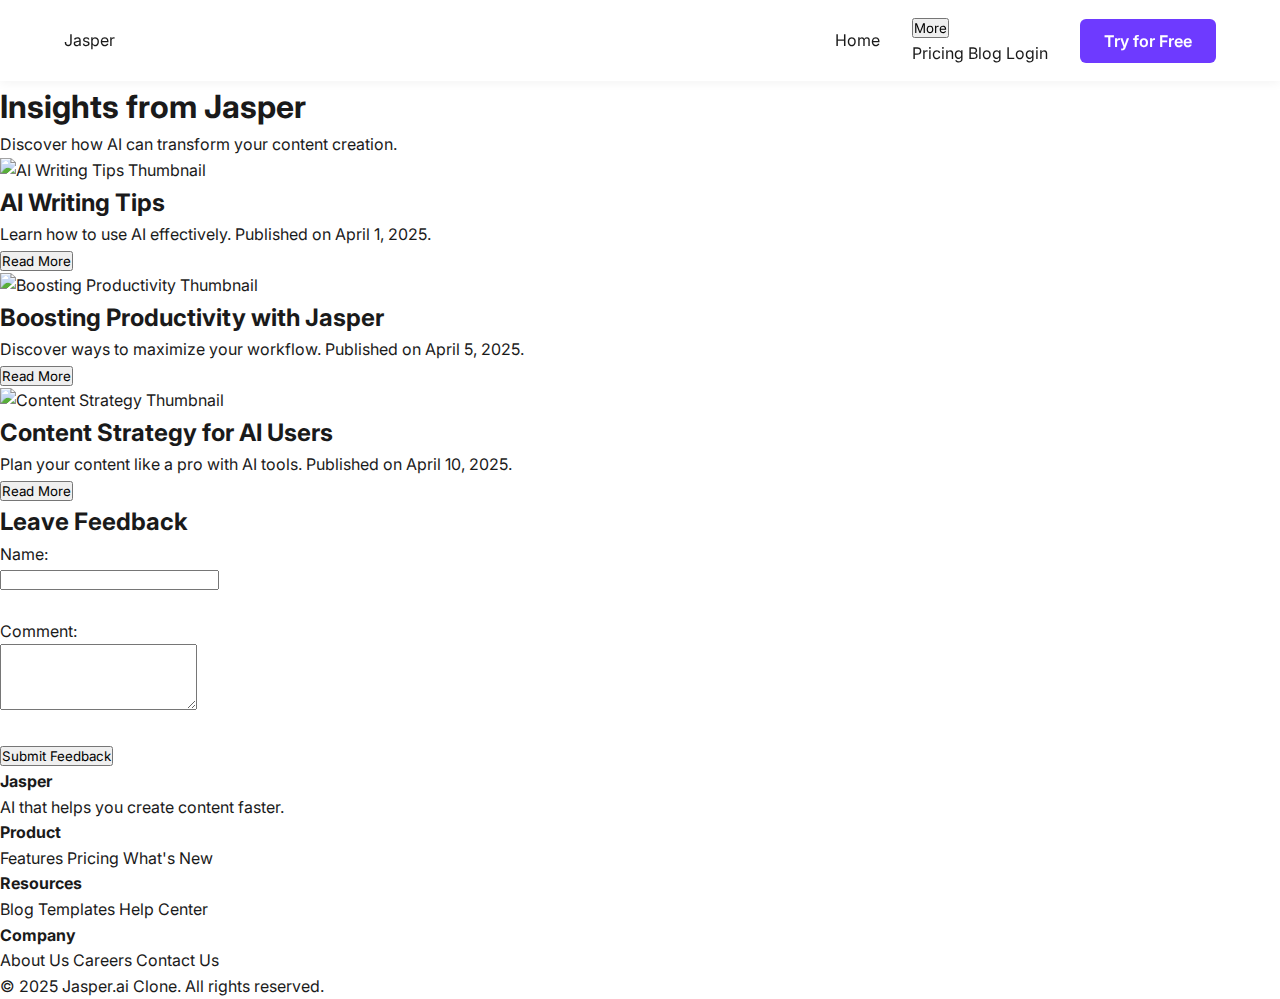
==== commit 5ae74e88: "made changes using coopilot" ====
--- a/blog.html
+++ b/blog.html
@@ -10,7 +10,7 @@
   <link rel="stylesheet" href="https://cdnjs.cloudflare.com/ajax/libs/animate.css/4.1.1/animate.min.css">
   <!-- Stylesheet -->
   <link rel="stylesheet" href="styles.css">
-  <a href="blog-post-1.html" class="post-btn">Read More</a>
+  <!-- Removed invalid <a> tag from the <head> section -->
 
 </head>
 <body>
@@ -21,7 +21,7 @@
     <ul class="nav-links">
       <li><a href="index.html">Home</a></li>
       <li class="dropdown">
-        <a href="#" class="dropbtn">More</a>
+        <button class="dropbtn" aria-haspopup="true" aria-expanded="false">More</button>
         <div class="dropdown-content">
           <a href="pricing.html">Pricing</a>
           <a href="blog.html">Blog</a>
@@ -43,7 +43,7 @@
     <div class="posts">
       <!-- Blog Post #1 -->
       <article class="post animate__animated animate__fadeIn" style="animation-delay: 0.2s;">
-        <img src="assets/images/ai-writing-tips.jpg" alt="AI Writing Tips" class="post-thumbnail">
+        <img src="assets/images/ai-writing-tips.jpg" alt="AI Writing Tips Thumbnail" class="post-thumbnail">
         <h2>AI Writing Tips</h2>
         <p>Learn how to use AI effectively. 
           <time datetime="2025-04-01">Published on April 1, 2025</time>.
@@ -53,7 +53,7 @@
 
       <!-- Blog Post #2 -->
       <article class="post animate__animated animate__fadeIn" style="animation-delay: 0.4s;">
-        <img src="assets/images/productivity.jpg" alt="Boosting Productivity" class="post-thumbnail">
+        <img src="assets/images/productivity.jpg" alt="Boosting Productivity Thumbnail" class="post-thumbnail">
         <h2>Boosting Productivity with Jasper</h2>
         <p>Discover ways to maximize your workflow. 
           <time datetime="2025-04-05">Published on April 5, 2025</time>.
@@ -63,7 +63,7 @@
 
       <!-- Blog Post #3 -->
       <article class="post animate__animated animate__fadeIn" style="animation-delay: 0.6s;">
-        <img src="assets/images/content-strategy.jpg" alt="Content Strategy" class="post-thumbnail">
+        <img src="assets/images/content-strategy.jpg" alt="Content Strategy Thumbnail" class="post-thumbnail">
         <h2>Content Strategy for AI Users</h2>
         <p>Plan your content like a pro with AI tools. 
           <time datetime="2025-04-10">Published on April 10, 2025</time>.
@@ -131,6 +131,6 @@
   </footer>
 
   <!-- JavaScript File -->
-  <script src="./script.js"></script>
+  <script src="./script.js" defer></script>
 </body>
 </html>
--- a/styles.css
+++ b/styles.css
@@ -357,4 +357,230 @@
 
 /* Buttons */
 .cta-btn, .secondary-btn {
-  padding:
+  padding: 12px 24px;
+  border-radius: 6px;
+  font-weight: 600;
+  font-size: 1rem;
+  cursor: pointer;
+  transition: var(--transition);
+  display: inline-block;
+  text-align: center;
+}
+  .hero {
+    position: relative;
+    height: 80vh;
+    min-height: 500px;
+    display: flex;
+    align-items: center;
+    justify-content: center;
+    text-align: center;
+    padding: 0 2rem;
+    overflow: hidden;
+}
+
+.hero-video {
+    position: absolute;
+    top: 0;
+    left: 0;
+    width: 100%;
+    height: 100%;
+    object-fit: cover; /* Ensures video fills the entire area */
+    z-index: 1; /* Place behind other content */
+}
+
+.video-overlay {
+    position: absolute;
+    top: 0;
+    left: 0;
+    width: 100%;
+    height: 100%;
+    background-color: rgba(0, 0, 0, 0.3); /* Adjust transparency as needed */
+    z-index: 2; /* Place over the video */
+}
+
+.hero-content {
+    position: relative;
+    z-index: 3; /* Ensure content is on top */
+}
+/* Toggle Switch Styles */
+.billing-toggle {
+  display: flex;
+  align-items: center;
+  justify-content: center;
+  margin-bottom: 20px;
+}
+
+.billing-toggle span {
+  margin: 0 10px;
+}
+
+.switch {
+  position: relative;
+  display: inline-block;
+  width: 60px;
+  height: 34px;
+}
+
+.switch input {
+  opacity: 0;
+  width: 0;
+  height: 0;
+}
+
+.slider {
+  position: absolute;
+  cursor: pointer;
+  top: 0;
+  left: 0;
+  right: 0;
+  bottom: 0;
+  background-color: #ccc;
+  transition: .4s;
+}
+
+.slider:before {
+  position: absolute;
+  content: "";
+  height: 26px;
+  width: 26px;
+  left: 4px;
+  bottom: 4px;
+  background-color: white;
+  transition: .4s;
+}
+
+input:checked + .slider {
+  background-color: #2196F3;
+}
+
+input:focus + .slider {
+  box-shadow: 0 0 1px #2196F3;
+}
+
+input:checked + .slider:before {
+  transform: translateX(26px);
+}
+
+/* Rounded sliders */
+.slider.round {
+  border-radius: 34px;
+}
+
+.slider.round:before {
+  border-radius: 50%;
+}
+/* Chat Widget Styles */
+.chat-widget {
+  position: fixed;
+  bottom: 20px;
+  right: 20px;
+  z-index: 1000;
+}
+
+.chat-icon {
+  background-color: var(--primary-purple);
+  color: white;
+  width: 60px;
+  height: 60px;
+  border-radius: 50%;
+  display: flex;
+  justify-content: center;
+  align-items: center;
+  font-size: 24px;
+  cursor: pointer;
+  box-shadow: 0 2px 5px rgba(0, 0, 0, 0.3);
+  transition: transform 0.3s ease;
+}
+
+.chat-icon:hover {
+  transform: scale(1.1);
+}
+
+.chat-box {
+  width: 350px;
+  background-color: white;
+  border-radius: 8px;
+  box-shadow: 0 4px 10px rgba(0, 0, 0, 0.2);
+  display: none;
+  flex-direction: column;
+  overflow: hidden;
+}
+
+.chat-box.active {
+  display: flex;
+}
+
+.chat-header {
+  background-color: var(--primary-purple);
+  color: white;
+  padding: 15px;
+  display: flex;
+  justify-content: space-between;
+  align-items: center;
+  cursor: move; /* Indicate Draggable */
+}
+
+.chat-header h4 {
+  margin: 0;
+  font-size: 1.1rem;
+}
+
+.close-chat {
+  cursor: pointer;
+  font-size: 1.3rem;
+}
+
+.chat-body {
+  padding: 10px;
+  flex-grow: 1;
+  overflow-y: auto;
+  display: flex;
+  flex-direction: column;
+}
+
+.chat-messages {
+  display: flex;
+  flex-direction: column;
+}
+
+.message {
+  padding: 8px 12px;
+  border-radius: 8px;
+  margin-bottom: 8px;
+  max-width: 80%;
+}
+
+.message.bot {
+  background-color: #f0f0f0;
+  align-self: flex-start;
+}
+
+.message.user {
+  background-color: var(--primary-blue);
+  color: white;
+  align-self: flex-end;
+}
+
+.chat-input {
+  padding: 10px;
+  border-top: 1px solid #ddd;
+  display: flex;
+  align-items: center;
+}
+
+.chat-input input {
+  flex-grow: 1;
+  padding: 8px;
+  border: 1px solid #ddd;
+  border-radius: 5px;
+  margin-right: 10px;
+}
+
+.chat-input button {
+  background-color: var(--primary-purple);
+  color: white;
+  border: none;
+  padding: 8px 12px;
+  border-radius: 5px;
+  cursor: pointer;
+}
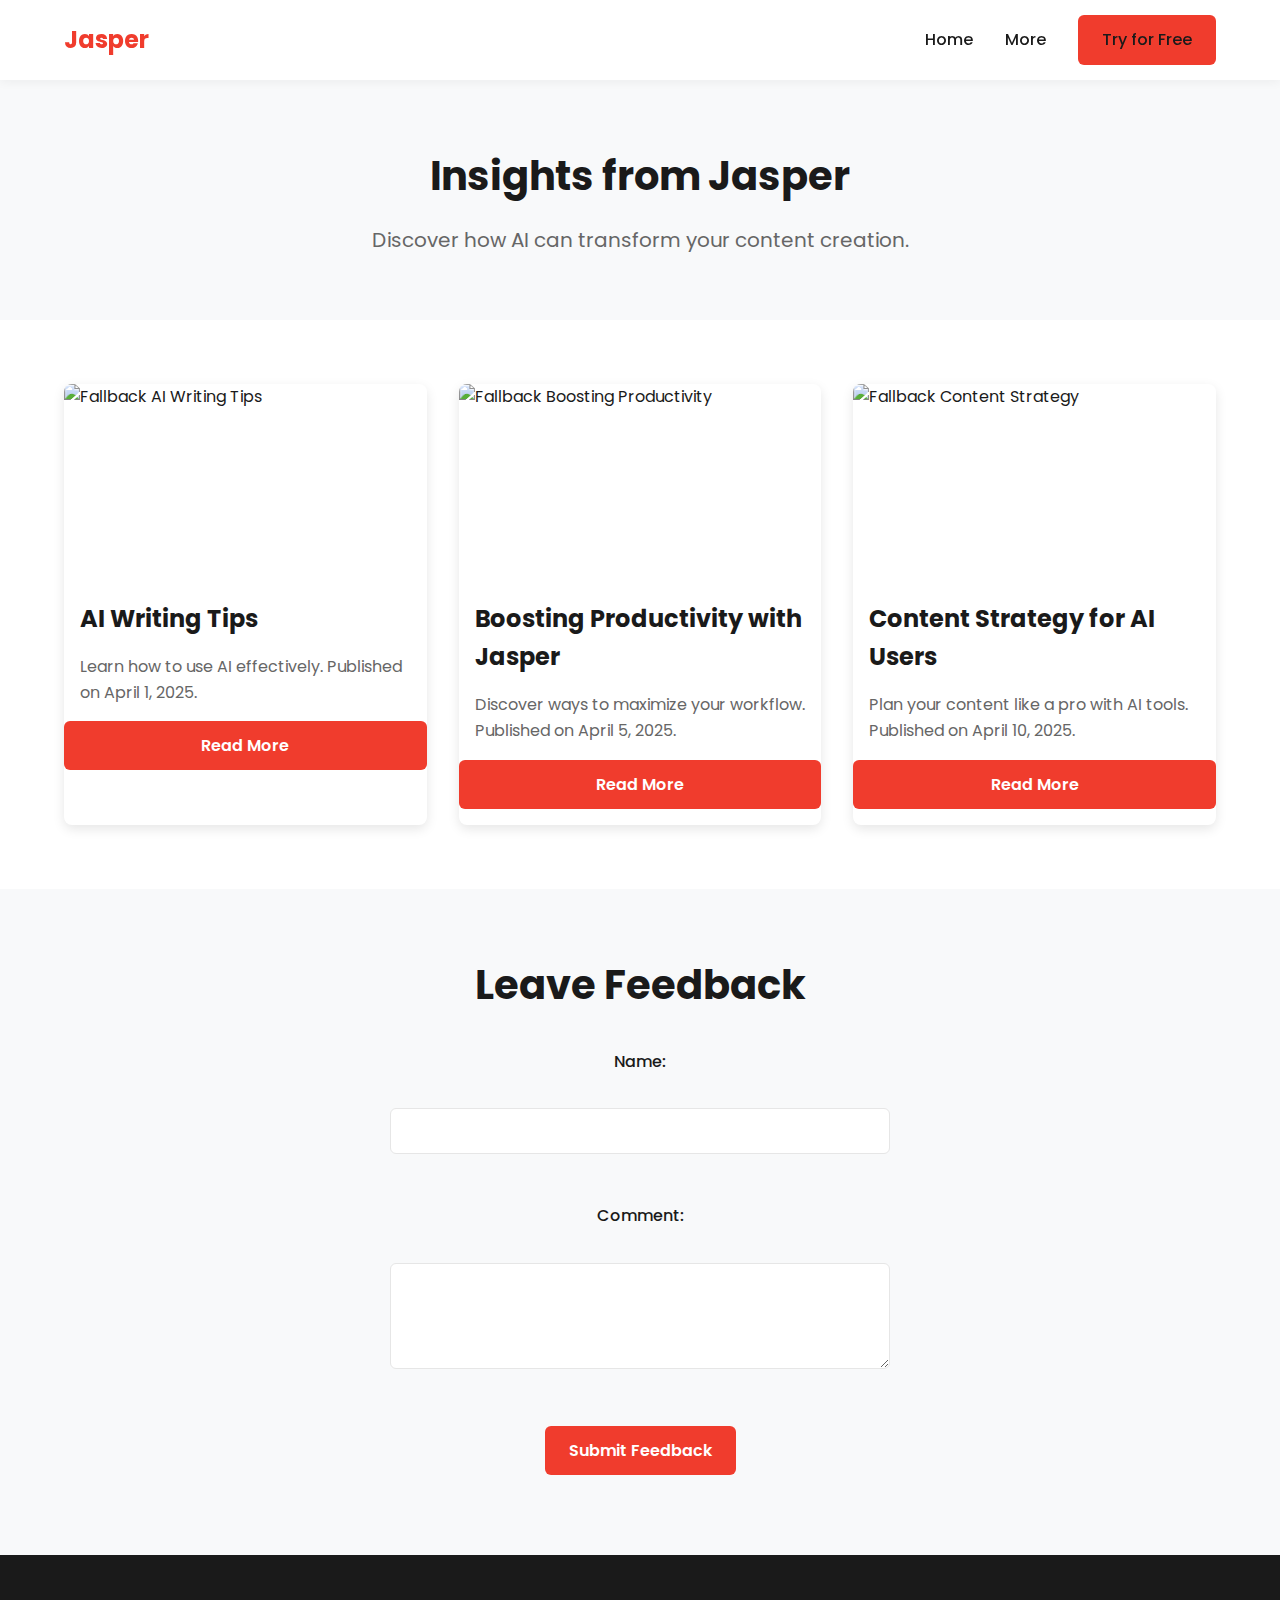
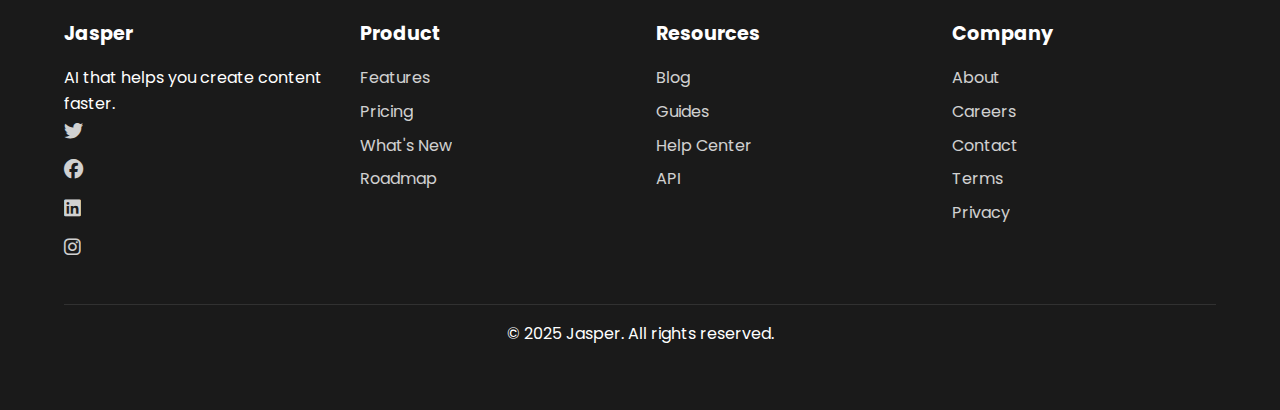
==== commit fa95268d: "made ultimate changes" ====
--- a/blog.html
+++ b/blog.html
@@ -3,134 +3,109 @@
 <head>
   <meta charset="UTF-8">
   <meta name="viewport" content="width=device-width, initial-scale=1.0">
-  <title>Blog - Jasper Clone</title>
-  <!-- Fonts & Icons -->
-  <link href="https://fonts.googleapis.com/css2?family=Inter:wght@400;600;700&display=swap" rel="stylesheet">
+  <title>Jasper AI - Blog</title>
+  <link href="https://fonts.googleapis.com/css2?family=Poppins:wght@400;500;600;700&display=swap" rel="stylesheet">
   <link rel="stylesheet" href="https://cdnjs.cloudflare.com/ajax/libs/font-awesome/6.4.0/css/all.min.css">
   <link rel="stylesheet" href="https://cdnjs.cloudflare.com/ajax/libs/animate.css/4.1.1/animate.min.css">
-  <!-- Stylesheet -->
   <link rel="stylesheet" href="styles.css">
-  <!-- Removed invalid <a> tag from the <head> section -->
-
 </head>
 <body>
-  <!-- Navigation Bar -->
   <nav class="navbar">
     <div class="logo">Jasper</div>
     <div class="menu-toggle">☰</div>
     <ul class="nav-links">
       <li><a href="index.html">Home</a></li>
       <li class="dropdown">
-        <button class="dropbtn" aria-haspopup="true" aria-expanded="false">More</button>
+        <a href="#" class="dropbtn">More</a>
         <div class="dropdown-content">
           <a href="pricing.html">Pricing</a>
           <a href="blog.html">Blog</a>
           <a href="login.html">Login</a>
+          <a href="guides.html">Guides</a>
         </div>
       </li>
-      <li><button class="cta-btn">Try for Free</button></li>
+      <li><a href="signup.html" class="cta-btn">Try for Free</a></li>
     </ul>
   </nav>
-
-  <!-- Blog Hero Section -->
   <section class="blog-hero">
     <h1>Insights from Jasper</h1>
     <p>Discover how AI can transform your content creation.</p>
   </section>
-
-  <!-- Blog Posts Section -->
   <section class="blog-posts">
     <div class="posts">
-      <!-- Blog Post #1 -->
       <article class="post animate__animated animate__fadeIn" style="animation-delay: 0.2s;">
-        <img src="assets/images/ai-writing-tips.jpg" alt="AI Writing Tips Thumbnail" class="post-thumbnail">
+        <img src="assets/images/ai-writing-tips.jpg" alt="AI Writing Tips Thumbnail" class="post-thumbnail" onerror="this.style.display='none';this.nextElementSibling.style.display='block';">
+        <img src="https://via.placeholder.com/300x200?text=AI+Writing+Tips" alt="Fallback AI Writing Tips" class="post-thumbnail-fallback" style="display:none;">
         <h2>AI Writing Tips</h2>
-        <p>Learn how to use AI effectively. 
-          <time datetime="2025-04-01">Published on April 1, 2025</time>.
-        </p>
+        <p>Learn how to use AI effectively. <time datetime="2025-04-01">Published on April 1, 2025</time>.</p>
         <button class="post-btn">Read More</button>
       </article>
-
-      <!-- Blog Post #2 -->
       <article class="post animate__animated animate__fadeIn" style="animation-delay: 0.4s;">
-        <img src="assets/images/productivity.jpg" alt="Boosting Productivity Thumbnail" class="post-thumbnail">
+        <img src="assets/images/productivity.jpg" alt="Boosting Productivity Thumbnail" class="post-thumbnail" onerror="this.style.display='none';this.nextElementSibling.style.display='block';">
+        <img src="https://via.placeholder.com/300x200?text=Boosting+Productivity" alt="Fallback Boosting Productivity" class="post-thumbnail-fallback" style="display:none;">
         <h2>Boosting Productivity with Jasper</h2>
-        <p>Discover ways to maximize your workflow. 
-          <time datetime="2025-04-05">Published on April 5, 2025</time>.
-        </p>
+        <p>Discover ways to maximize your workflow. <time datetime="2025-04-05">Published on April 5, 2025</time>.</p>
         <button class="post-btn">Read More</button>
       </article>
-
-      <!-- Blog Post #3 -->
       <article class="post animate__animated animate__fadeIn" style="animation-delay: 0.6s;">
-        <img src="assets/images/content-strategy.jpg" alt="Content Strategy Thumbnail" class="post-thumbnail">
+        <img src="assets/images/content-strategy.jpg" alt="Content Strategy Thumbnail" class="post-thumbnail" onerror="this.style.display='none';this.nextElementSibling.style.display='block';">
+        <img src="https://via.placeholder.com/300x200?text=Content+Strategy" alt="Fallback Content Strategy" class="post-thumbnail-fallback" style="display:none;">
         <h2>Content Strategy for AI Users</h2>
-        <p>Plan your content like a pro with AI tools. 
-          <time datetime="2025-04-10">Published on April 10, 2025</time>.
-        </p>
+        <p>Plan your content like a pro with AI tools. <time datetime="2025-04-10">Published on April 10, 2025</time>.</p>
         <button class="post-btn">Read More</button>
       </article>
     </div>
   </section>
-
-  <!-- Feedback Section -->
   <section class="feedback">
     <h2>Leave Feedback</h2>
     <form id="feedback-form">
       <label for="name">Name:</label><br>
       <input type="text" id="name" name="name" required><br><br>
-
       <label for="comment">Comment:</label><br>
       <textarea id="comment" name="comment" rows="4" required></textarea><br><br>
-
       <button type="submit" class="feedback-btn">Submit Feedback</button>
     </form>
-
-    <!-- Feedback Message -->
     <div id="feedback-message"></div>
   </section>
-
-  <!-- Footer -->
   <footer class="footer">
     <div class="footer-content">
-      <!-- Footer Column #1 -->
       <div class="footer-section">
         <h4>Jasper</h4>
         <p>AI that helps you create content faster.</p>
+        <div class="social-icons">
+          <a href="#"><i class="fab fa-twitter"></i></a>
+          <a href="#"><i class="fab fa-facebook"></i></a>
+          <a href="#"><i class="fab fa-linkedin"></i></a>
+          <a href="#"><i class="fab fa-instagram"></i></a>
+        </div>
       </div>
-
-      <!-- Footer Column #2 -->
       <div class="footer-section">
         <h4>Product</h4>
         <a href="#">Features</a>
-        <a href="#">Pricing</a>
+        <a href="pricing.html">Pricing</a>
         <a href="#">What's New</a>
+        <a href="#">Roadmap</a>
       </div>
-
-      <!-- Footer Column #3 -->
       <div class="footer-section">
         <h4>Resources</h4>
-        <a href="#">Blog</a>
-        <a href="#">Templates</a>
+        <a href="blog.html">Blog</a>
+        <a href="guides.html">Guides</a>
         <a href="#">Help Center</a>
+        <a href="#">API</a>
       </div>
-
-      <!-- Footer Column #4 -->
       <div class="footer-section">
         <h4>Company</h4>
-        <a href="#">About Us</a>
+        <a href="#">About</a>
         <a href="#">Careers</a>
-        <a href="#">Contact Us</a>
+        <a href="#">Contact</a>
+        <a href="#">Terms</a>
+        <a href="#">Privacy</a>
       </div>
     </div>
-
-    <!-- Footer Bottom -->
     <div class="footer-bottom">
-      © 2025 Jasper.ai Clone. All rights reserved.
+      <p>© 2025 Jasper. All rights reserved.</p>
     </div>
   </footer>
-
-  <!-- JavaScript File -->
-  <script src="./script.js" defer></script>
+  <script src="script.js"></script>
 </body>
-</html>
+</html>--- a/styles.css
+++ b/styles.css
@@ -1,9 +1,8 @@
 /* Root Variables */
 :root {
-  --primary-blue: #2D6AE0;
-  --primary-purple: #6E3AFF;
-  --secondary-purple: #5a32d1;
-  --dark-text: #1A1A1A;
+  --primary-color: #f03c2d;
+  --secondary-color: #d7321e;
+  --dark-text: #1a1a1a;
   --light-text: #666;
   --border-color: #e6e6e6;
   --light-bg: #f8f9fa;
@@ -16,7 +15,7 @@
   margin: 0;
   padding: 0;
   box-sizing: border-box;
-  font-family: 'Inter', sans-serif;
+  font-family: 'Poppins', sans-serif;
 }
 
 body {
@@ -43,7 +42,7 @@
 }
 
 /* Buttons */
-.cta-btn, .secondary-btn {
+.cta-btn, .secondary-btn, .login-btn, .feedback-btn, .post-btn, .plan-btn {
   padding: 12px 24px;
   border-radius: 6px;
   font-weight: 600;
@@ -52,27 +51,27 @@
   transition: var(--transition);
   display: inline-block;
   text-align: center;
-}
-
-.cta-btn {
-  background: var(--primary-purple);
-  color: white;
   border: none;
 }
 
-.cta-btn:hover {
-  background: var(--secondary-purple);
+.cta-btn, .login-btn, .feedback-btn, .post-btn, .plan-btn {
+  background: var(--primary-color);
+  color: white;
+}
+
+.cta-btn:hover, .login-btn:hover, .feedback-btn:hover, .post-btn:hover, .plan-btn:hover {
+  background: var(--secondary-color);
   transform: translateY(-2px);
 }
 
 .secondary-btn {
   background: white;
-  color: var(--primary-purple);
-  border: 1px solid var(--primary-purple);
+  color: var(--primary-color);
+  border: 1px solid var(--primary-color);
 }
 
 .secondary-btn:hover {
-  background: rgba(110, 58, 255, 0.05);
+  background: rgba(240, 60, 45, 0.05);
   transform: translateY(-2px);
 }
 
@@ -89,10 +88,10 @@
   z-index: 100;
 }
 
-.logo a {
+.logo {
   font-size: 24px;
   font-weight: 700;
-  color: var(--primary-purple);
+  color: var(--primary-color);
 }
 
 .nav-links {
@@ -101,30 +100,14 @@
   gap: 2rem;
 }
 
-.nav-link {
+.nav-links li a {
   font-weight: 500;
   color: var(--dark-text);
   transition: var(--transition);
 }
 
-.nav-link:hover {
-  color: var(--primary-purple);
-}
-
-.nav-buttons {
-  display: flex;
-  gap: 1rem;
-  align-items: center;
-}
-
-.login-btn {
-  font-weight: 500;
-  color: var(--dark-text);
-  transition: var(--transition);
-}
-
-.login-btn:hover {
-  color: var(--primary-purple);
+.nav-links li a:hover {
+  color: var(--primary-color);
 }
 
 .menu-toggle {
@@ -133,68 +116,57 @@
   cursor: pointer;
 }
 
+.nav-links.active {
+  display: flex;
+  flex-direction: column;
+  position: absolute;
+  top: 60px;
+  left: 0;
+  right: 0;
+  background: white;
+  box-shadow: 0 2px 10px rgba(0, 0, 0, 0.05);
+  padding: 1rem;
+  transform: translateY(0);
+}
+
+@media (max-width: 768px) {
+  .menu-toggle {
+    display: block;
+  }
+  .nav-links {
+    display: none;
+  }
+  .nav-links.active {
+    display: flex;
+  }
+}
+
 /* Dropdown Menus */
 .dropdown {
   position: relative;
 }
 
-.dropdown-menu {
+.dropdown-content {
+  display: none;
   position: absolute;
-  top: 100%;
-  left: 0;
-  width: max-content;
-  min-width: 220px;
-  background: white;
-  border-radius: 8px;
+  background: white;
+  min-width: 160px;
   box-shadow: var(--box-shadow);
-  opacity: 0;
-  visibility: hidden;
-  transform: translateY(10px);
-  transition: var(--transition);
-  z-index: 1000;
-  padding: 1rem;
-}
-
-.dropdown-menu .dropdown-column {
-  display: inline-block;
-  vertical-align: top;
-  width: 180px;
-  margin-right: 20px;
-}
-
-.dropdown-menu h4 {
-  color: var(--primary-blue);
-  margin-bottom: 12px;
-  font-size: 14px;
-  font-weight: 600;
-}
-
-.dropdown-menu a {
+  z-index: 1;
+}
+
+.dropdown-content a {
+  color: var(--dark-text);
+  padding: 12px 16px;
   display: block;
-  padding: 8px 0;
-  color: var(--dark-text);
-  transition: var(--transition);
-  font-size: 0.9rem;
-}
-
-.dropdown-menu a:hover {
-  color: var(--primary-purple);
-}
-
-.dropdown:hover .dropdown-menu {
-  opacity: 1;
-  visibility: visible;
-  transform: translateY(0);
-}
-
-.dropdown i {
-  font-size: 0.8rem;
-  margin-left: 5px;
-  transition: transform 0.3s;
-}
-
-.dropdown:hover i {
-  transform: rotate(180deg);
+}
+
+.dropdown-content a:hover {
+  background: #f1f1f1;
+}
+
+.dropdown:hover .dropdown-content {
+  display: block;
 }
 
 /* Hero Section */
@@ -210,40 +182,44 @@
   overflow: hidden;
 }
 
-.hero-bg {
+.hero-video {
   position: absolute;
   top: 0;
   left: 0;
   width: 100%;
   height: 100%;
-  background: linear-gradient(135deg, #f5f7fa 0%, #e9ecf3 100%);
-  z-index: -1;
+  object-fit: cover;
+  z-index: 1;
+}
+
+.video-overlay {
+  position: absolute;
+  top: 0;
+  left: 0;
+  width: 100%;
+  height: 100%;
+  background-color: rgba(0, 0, 0, 0.3);
+  z-index: 2;
 }
 
 .hero-content {
+  position: relative;
+  z-index: 3;
   max-width: 800px;
   margin: 0 auto;
-  position: relative;
-  z-index: 2;
 }
 
 .hero h1 {
   font-size: 3.5rem;
   line-height: 1.2;
   margin-bottom: 1.5rem;
-  background: linear-gradient(90deg, var(--primary-blue), var(--primary-purple));
-  -webkit-background-clip: text;
-  -webkit-text-fill-color: transparent;
-  font-weight: 700;
+  color: white;
 }
 
 .hero p {
   font-size: 1.25rem;
-  color: var(--light-text);
+  color: white;
   margin-bottom: 2rem;
-  max-width: 600px;
-  margin-left: auto;
-  margin-right: auto;
 }
 
 .hero-buttons {
@@ -252,7 +228,178 @@
   justify-content: center;
 }
 
-/* Login Page */
+/* Trusted By Section */
+.trusted-by {
+  padding: 2rem 5%;
+  text-align: center;
+}
+
+.trusted-by-label {
+  font-size: 1rem;
+  color: var(--light-text);
+  margin-bottom: 1rem;
+}
+
+.logo-grid {
+  display: flex;
+  justify-content: center;
+  gap: 2rem;
+  flex-wrap: wrap;
+}
+
+.logo-item {
+  font-size: 1.5rem;
+  color: var(--dark-text);
+  padding: 1rem;
+  border: 1px solid var(--border-color);
+  border-radius: 6px;
+}
+
+/* Features Section */
+.features {
+  padding: 4rem 5%;
+  background: var(--light-bg);
+}
+
+.feature-cards {
+  display: grid;
+  grid-template-columns: repeat(auto-fit, minmax(250px, 1fr));
+  gap: 2rem;
+  justify-items: center;
+}
+
+.feature-card {
+  text-align: center;
+  padding: 2rem;
+  background: white;
+  border-radius: 8px;
+  box-shadow: var(--box-shadow);
+}
+
+.feature-card i {
+  font-size: 2rem;
+  color: var(--primary-color);
+  margin-bottom: 1rem;
+}
+
+.feature-card h3 {
+  font-size: 1.5rem;
+  margin-bottom: 1rem;
+}
+
+.feature-card p {
+  color: var(--light-text);
+}
+
+/* Use Cases Section */
+.use-cases {
+  padding: 4rem 5%;
+}
+
+.use-case-grid {
+  display: grid;
+  grid-template-columns: repeat(auto-fit, minmax(200px, 1fr));
+  gap: 2rem;
+  justify-items: center;
+}
+
+.use-case-card {
+  text-align: center;
+  padding: 2rem;
+  background: white;
+  border-radius: 8px;
+  box-shadow: var(--box-shadow);
+}
+
+.use-case-card i {
+  font-size: 2rem;
+  color: var(--primary-color);
+  margin-bottom: 1rem;
+}
+
+.use-case-card h3 {
+  font-size: 1.5rem;
+  margin-bottom: 1rem;
+}
+
+.use-case-card p {
+  color: var(--light-text);
+}
+
+/* Testimonials Section */
+.testimonials {
+  padding: 4rem 5%;
+  background: var(--light-bg);
+}
+
+.testimonial-carousel {
+  position: relative;
+  max-width: 800px;
+  margin: 0 auto;
+}
+
+.testimonial {
+  display: none;
+  text-align: center;
+  padding: 2rem;
+  background: white;
+  border-radius: 8px;
+  box-shadow: var(--box-shadow);
+}
+
+.testimonial.active {
+  display: block;
+}
+
+.testimonial p {
+  font-size: 1.25rem;
+  color: var(--dark-text);
+  margin-bottom: 1rem;
+}
+
+.testimonial span {
+  font-size: 0.9rem;
+  color: var(--light-text);
+}
+
+.carousel-prev, .carousel-next {
+  position: absolute;
+  top: 50%;
+  transform: translateY(-50%);
+  background: var(--primary-color);
+  color: white;
+  border: none;
+  padding: 10px;
+  cursor: pointer;
+}
+
+.carousel-prev {
+  left: 0;
+}
+
+.carousel-next {
+  right: 0;
+}
+
+/* CTA Section */
+.cta-section {
+  padding: 4rem 5%;
+  text-align: center;
+  background: var(--primary-color);
+  color: white;
+}
+
+.cta-section h2 {
+  font-size: 2.5rem;
+  margin-bottom: 1rem;
+}
+
+.cta-section p {
+  font-size: 1.25rem;
+  margin-bottom: 2rem;
+}
+
+/* Login Section */
 .login {
   min-height: 80vh;
   display: flex;
@@ -294,124 +441,40 @@
 }
 
 .login input:focus {
-  border-color: var(--primary-purple);
+  border-color: var(--primary-color);
+}
+
+.forgot-password {
+  font-size: 0.9rem;
+  color: var(--primary-color);
+  text-decoration: underline;
 }
 
 .login-btn {
-  background: var(--primary-purple);
-  color: white;
-  border: none;
-  padding: 0.75rem 1.5rem;
-  border-radius: 6px;
-  font-weight: 600;
-  cursor: pointer;
-  transition: var(--transition);
-}
-
-.login-btn:hover {
-  background: var(--secondary-purple);
-}
-/* Root Variables */
-:root {
-  --primary-blue: #2D6AE0;
-  --primary-purple: #6E3AFF;
-  --secondary-purple: #5a32d1;
-  --dark-text: #1A1A1A;
-  --light-text: #666;
-  --border-color: #e6e6e6;
-  --light-bg: #f8f9fa;
-  --box-shadow: 0 4px 12px rgba(0, 0, 0, 0.1);
-  --transition: all 0.3s ease;
-}
-
-/* General Reset */
-* {
-  margin: 0;
-  padding: 0;
-  box-sizing: border-box;
-  font-family: 'Inter', sans-serif;
-}
-
-body {
-  color: var(--dark-text);
-  line-height: 1.6;
-  overflow-x: hidden;
-}
-
-a {
-  text-decoration: none;
-  color: inherit;
-}
-
-ul {
-  list-style: none;
-}
-
-.section-title {
+  width: 100%;
+}
+
+/* Pricing Section */
+.pricing {
+  padding: 4rem 5%;
+  text-align: center;
+}
+
+.pricing h1 {
   font-size: 2.5rem;
-  font-weight: 700;
-  text-align: center;
-  margin-bottom: 3rem;
-  color: var(--dark-text);
-}
-
-/* Buttons */
-.cta-btn, .secondary-btn {
-  padding: 12px 24px;
-  border-radius: 6px;
-  font-weight: 600;
-  font-size: 1rem;
-  cursor: pointer;
-  transition: var(--transition);
-  display: inline-block;
-  text-align: center;
-}
-  .hero {
-    position: relative;
-    height: 80vh;
-    min-height: 500px;
-    display: flex;
-    align-items: center;
-    justify-content: center;
-    text-align: center;
-    padding: 0 2rem;
-    overflow: hidden;
-}
-
-.hero-video {
-    position: absolute;
-    top: 0;
-    left: 0;
-    width: 100%;
-    height: 100%;
-    object-fit: cover; /* Ensures video fills the entire area */
-    z-index: 1; /* Place behind other content */
-}
-
-.video-overlay {
-    position: absolute;
-    top: 0;
-    left: 0;
-    width: 100%;
-    height: 100%;
-    background-color: rgba(0, 0, 0, 0.3); /* Adjust transparency as needed */
-    z-index: 2; /* Place over the video */
-}
-
-.hero-content {
-    position: relative;
-    z-index: 3; /* Ensure content is on top */
-}
-/* Toggle Switch Styles */
+  margin-bottom: 2rem;
+}
+
 .billing-toggle {
   display: flex;
   align-items: center;
   justify-content: center;
-  margin-bottom: 20px;
+  margin-bottom: 2rem;
 }
 
 .billing-toggle span {
   margin: 0 10px;
+  font-weight: 500;
 }
 
 .switch {
@@ -450,18 +513,17 @@
 }
 
 input:checked + .slider {
-  background-color: #2196F3;
+  background-color: var(--primary-color);
 }
 
 input:focus + .slider {
-  box-shadow: 0 0 1px #2196F3;
+  box-shadow: 0 0 1px var(--primary-color);
 }
 
 input:checked + .slider:before {
   transform: translateX(26px);
 }
 
-/* Rounded sliders */
 .slider.round {
   border-radius: 34px;
 }
@@ -469,7 +531,194 @@
 .slider.round:before {
   border-radius: 50%;
 }
-/* Chat Widget Styles */
+
+.plans {
+  display: grid;
+  grid-template-columns: repeat(auto-fit, minmax(250px, 1fr));
+  gap: 2rem;
+  justify-items: center;
+}
+
+.plan {
+  background: white;
+  padding: 2rem;
+  border-radius: 8px;
+  box-shadow: var(--box-shadow);
+  transition: var(--transition);
+}
+
+.plan:hover {
+  transform: translateY(-5px);
+}
+
+.plan.highlight {
+  border: 2px solid var(--primary-color);
+}
+
+.plan h3 {
+  font-size: 1.5rem;
+  margin-bottom: 1rem;
+}
+
+.plan .price {
+  font-size: 2rem;
+  font-weight: 700;
+  margin-bottom: 1rem;
+}
+
+.plan ul {
+  text-align: left;
+  margin-bottom: 1rem;
+}
+
+.plan ul li {
+  padding: 0.5rem 0;
+  color: var(--light-text);
+}
+
+.plan-btn {
+  width: 100%;
+}
+
+/* Blog Section */
+.blog-hero {
+  padding: 4rem 5%;
+  text-align: center;
+  background: var(--light-bg);
+}
+
+.blog-hero h1 {
+  font-size: 2.5rem;
+  margin-bottom: 1rem;
+}
+
+.blog-hero p {
+  font-size: 1.25rem;
+  color: var(--light-text);
+}
+
+.blog-posts {
+  padding: 4rem 5%;
+}
+
+.posts {
+  display: grid;
+  grid-template-columns: repeat(auto-fit, minmax(300px, 1fr));
+  gap: 2rem;
+}
+
+.post {
+  background: white;
+  border-radius: 8px;
+  box-shadow: var(--box-shadow);
+  overflow: hidden;
+}
+
+.post-thumbnail, .post-thumbnail-fallback {
+  width: 100%;
+  height: 200px;
+  object-fit: cover;
+}
+
+.post h2 {
+  font-size: 1.5rem;
+  margin: 1rem;
+}
+
+.post p {
+  padding: 0 1rem 1rem;
+  color: var(--light-text);
+}
+
+.post-btn {
+  width: 100%;
+  margin-bottom: 1rem;
+}
+
+/* Feedback Section */
+.feedback {
+  padding: 4rem 5%;
+  text-align: center;
+  background: var(--light-bg);
+}
+
+.feedback h2 {
+  font-size: 2.5rem;
+  margin-bottom: 2rem;
+}
+
+.feedback form {
+  max-width: 500px;
+  margin: 0 auto;
+}
+
+.feedback label {
+  display: block;
+  margin-bottom: 0.5rem;
+  font-weight: 500;
+}
+
+.feedback input, .feedback textarea {
+  width: 100%;
+  padding: 0.75rem;
+  margin-bottom: 1.5rem;
+  border: 1px solid var(--border-color);
+  border-radius: 6px;
+  outline: none;
+}
+
+.feedback input:focus, .feedback textarea:focus {
+  border-color: var(--primary-color);
+}
+
+#feedback-message {
+  margin-top: 1rem;
+  color: var(--primary-color);
+}
+
+/* Footer */
+.footer {
+  padding: 4rem 5%;
+  background: #1a1a1a;
+  color: white;
+}
+
+.footer-content {
+  display: grid;
+  grid-template-columns: repeat(auto-fit, minmax(200px, 1fr));
+  gap: 2rem;
+  margin-bottom: 2rem;
+}
+
+.footer-section h4 {
+  font-size: 1.2rem;
+  margin-bottom: 1rem;
+}
+
+.footer-section a {
+  display: block;
+  color: white;
+  margin-bottom: 0.5rem;
+  opacity: 0.8;
+}
+
+.footer-section a:hover {
+  opacity: 1;
+}
+
+.social-icons a {
+  margin-right: 1rem;
+  color: white;
+  font-size: 1.2rem;
+}
+
+.footer-bottom {
+  text-align: center;
+  padding-top: 1rem;
+  border-top: 1px solid rgba(255, 255, 255, 0.1);
+}
+
+/* Chat Widget */
 .chat-widget {
   position: fixed;
   bottom: 20px;
@@ -478,7 +727,7 @@
 }
 
 .chat-icon {
-  background-color: var(--primary-purple);
+  background-color: var(--primary-color);
   color: white;
   width: 60px;
   height: 60px;
@@ -503,7 +752,9 @@
   box-shadow: 0 4px 10px rgba(0, 0, 0, 0.2);
   display: none;
   flex-direction: column;
-  overflow: hidden;
+  position: absolute;
+  bottom: 70px;
+  right: 0;
 }
 
 .chat-box.active {
@@ -511,13 +762,13 @@
 }
 
 .chat-header {
-  background-color: var(--primary-purple);
+  background-color: var(--primary-color);
   color: white;
   padding: 15px;
   display: flex;
   justify-content: space-between;
   align-items: center;
-  cursor: move; /* Indicate Draggable */
+  cursor: move;
 }
 
 .chat-header h4 {
@@ -534,8 +785,7 @@
   padding: 10px;
   flex-grow: 1;
   overflow-y: auto;
-  display: flex;
-  flex-direction: column;
+  max-height: 400px;
 }
 
 .chat-messages {
@@ -556,7 +806,7 @@
 }
 
 .message.user {
-  background-color: var(--primary-blue);
+  background-color: var(--primary-color);
   color: white;
   align-self: flex-end;
 }
@@ -577,10 +827,65 @@
 }
 
 .chat-input button {
-  background-color: var(--primary-purple);
+  background-color: var(--primary-color);
   color: white;
   border: none;
   padding: 8px 12px;
   border-radius: 5px;
   cursor: pointer;
 }
+
+/* Modal Styles */
+.modal-container {
+  position: fixed;
+  top: 0;
+  left: 0;
+  width: 100%;
+  height: 100%;
+  background: rgba(0, 0, 0, 0.7);
+  display: flex;
+  justify-content: center;
+  align-items: center;
+  z-index: 1000;
+}
+
+.modal {
+  background: white;
+  padding: 20px;
+  border-radius: 5px;
+  max-width: 80%;
+  max-height: 80%;
+  overflow: auto;
+  position: relative;
+}
+
+.modal iframe {
+  width: 100%;
+  height: 100%;
+}
+
+.close-modal {
+  position: absolute;
+  top: 10px;
+  right: 10px;
+  background: none;
+  border: none;
+  font-size: 1.5rem;
+  cursor: pointer;
+  color: #333;
+}
+
+@media (max-width: 768px) {
+  .hero h1 {
+    font-size: 2.5rem;
+  }
+  .hero p {
+    font-size: 1rem;
+  }
+  .section-title {
+    font-size: 2rem;
+  }
+  .plans, .feature-cards, .use-case-grid {
+    grid-template-columns: 1fr;
+  }
+}
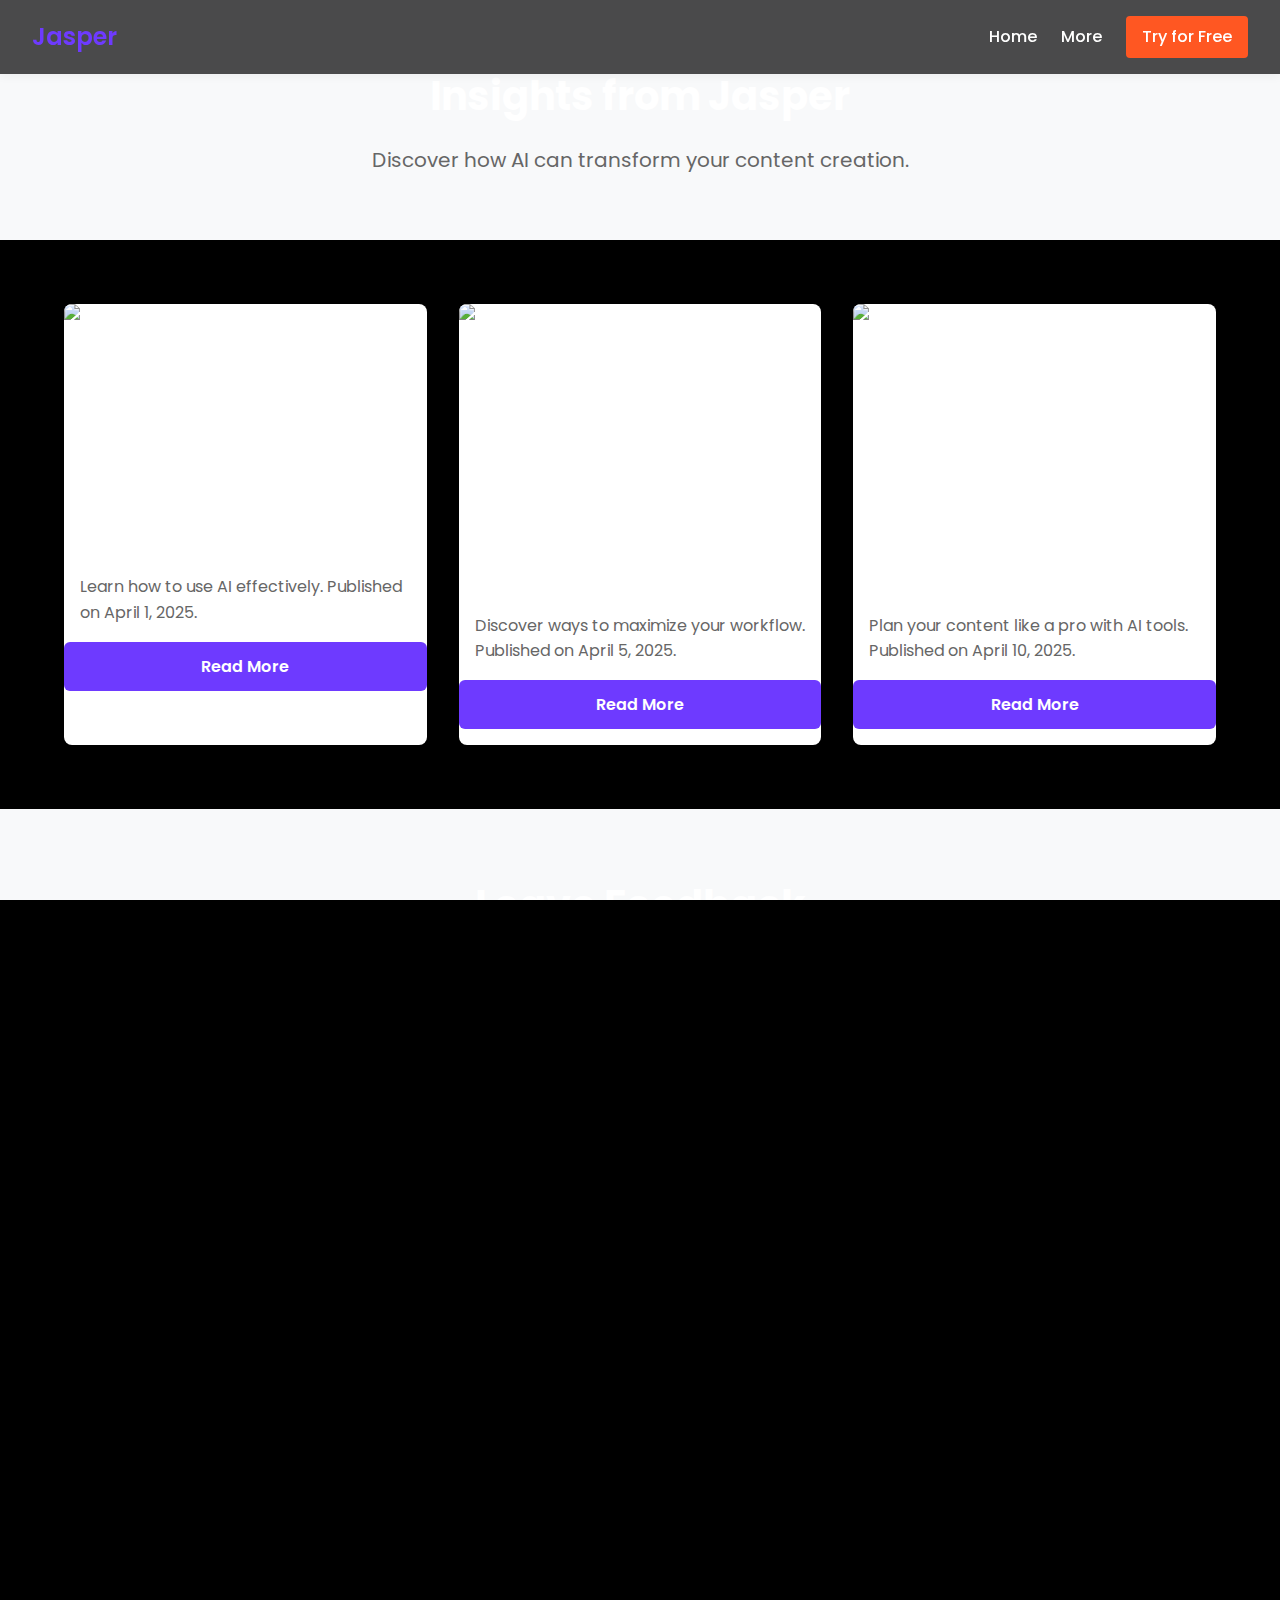
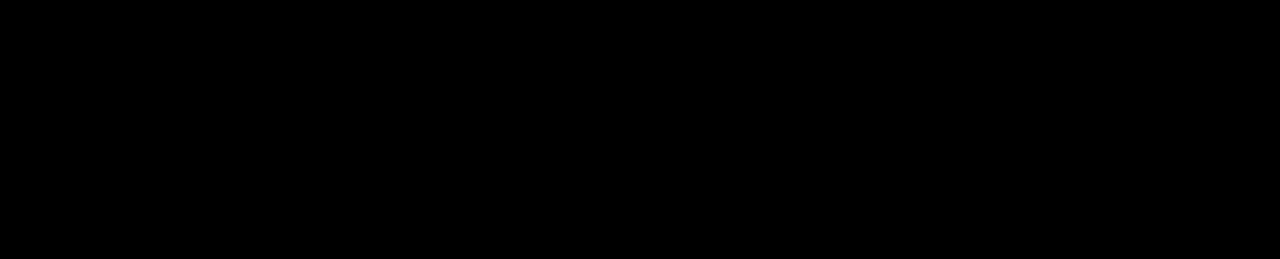
==== commit 0da4ad6f: "changed" ====
--- a/blog.html
+++ b/blog.html
@@ -102,6 +102,19 @@
         <a href="#">Privacy</a>
       </div>
     </div>
+    <!-- Replace existing "More" dropdown in all files -->
+<li class="dropdown">
+  <a href="#" class="dropbtn">Solutions <i class="fas fa-chevron-down"></i></a>
+  <div class="dropdown-content">
+    <a href="blog.html">Blog Writers</a>
+    <a href="#">Social Media</a>
+    <a href="#">SEO Tools</a>
+    <div class="dropdown-divider"></div>
+    <a href="pricing.html">Pricing</a>
+    <a href="guides.html">Guides</a>
+  </div>
+</li>
+
     <div class="footer-bottom">
       <p>© 2025 Jasper. All rights reserved.</p>
     </div>
--- a/styles.css
+++ b/styles.css
@@ -1,11 +1,12 @@
 /* Root Variables */
 :root {
-  --primary-color: #f03c2d;
-  --secondary-color: #d7321e;
-  --dark-text: #1a1a1a;
+  --primary-purple: #6E3AFF;
+  --primary-blue: #2D6AE0;
+  --secondary-purple: #5A32D1;
+  --dark-text: #1A1A1A;
   --light-text: #666;
-  --border-color: #e6e6e6;
-  --light-bg: #f8f9fa;
+  --border-color: #E6E6E6;
+  --light-bg: #F8F9FA;
   --box-shadow: 0 4px 12px rgba(0, 0, 0, 0.1);
   --transition: all 0.3s ease;
 }
@@ -22,6 +23,7 @@
   color: var(--dark-text);
   line-height: 1.6;
   overflow-x: hidden;
+  background: #FFFFFF;
 }
 
 a {
@@ -55,23 +57,23 @@
 }
 
 .cta-btn, .login-btn, .feedback-btn, .post-btn, .plan-btn {
-  background: var(--primary-color);
+  background: var(--primary-purple);
   color: white;
 }
 
 .cta-btn:hover, .login-btn:hover, .feedback-btn:hover, .post-btn:hover, .plan-btn:hover {
-  background: var(--secondary-color);
+  background: var(--secondary-purple);
   transform: translateY(-2px);
 }
 
 .secondary-btn {
   background: white;
-  color: var(--primary-color);
-  border: 1px solid var(--primary-color);
+  color: var(--primary-purple);
+  border: 1px solid var(--primary-purple);
 }
 
 .secondary-btn:hover {
-  background: rgba(240, 60, 45, 0.05);
+  background: rgba(110, 58, 255, 0.05);
   transform: translateY(-2px);
 }
 
@@ -91,7 +93,7 @@
 .logo {
   font-size: 24px;
   font-weight: 700;
-  color: var(--primary-color);
+  color: var(--primary-purple);
 }
 
 .nav-links {
@@ -107,7 +109,7 @@
 }
 
 .nav-links li a:hover {
-  color: var(--primary-color);
+  color: var(--primary-purple);
 }
 
 .menu-toggle {
@@ -214,6 +216,7 @@
   line-height: 1.2;
   margin-bottom: 1.5rem;
   color: white;
+  font-weight: 700;
 }
 
 .hero p {
@@ -278,7 +281,7 @@
 
 .feature-card i {
   font-size: 2rem;
-  color: var(--primary-color);
+  color: var(--primary-purple);
   margin-bottom: 1rem;
 }
 
@@ -313,7 +316,7 @@
 
 .use-case-card i {
   font-size: 2rem;
-  color: var(--primary-color);
+  color: var(--primary-purple);
   margin-bottom: 1rem;
 }
 
@@ -366,7 +369,7 @@
   position: absolute;
   top: 50%;
   transform: translateY(-50%);
-  background: var(--primary-color);
+  background: var(--primary-purple);
   color: white;
   border: none;
   padding: 10px;
@@ -385,7 +388,7 @@
 .cta-section {
   padding: 4rem 5%;
   text-align: center;
-  background: var(--primary-color);
+  background: var(--primary-blue);
   color: white;
 }
 
@@ -441,12 +444,12 @@
 }
 
 .login input:focus {
-  border-color: var(--primary-color);
+  border-color: var(--primary-purple);
 }
 
 .forgot-password {
   font-size: 0.9rem;
-  color: var(--primary-color);
+  color: var(--primary-purple);
   text-decoration: underline;
 }
 
@@ -513,11 +516,11 @@
 }
 
 input:checked + .slider {
-  background-color: var(--primary-color);
+  background-color: var(--primary-purple);
 }
 
 input:focus + .slider {
-  box-shadow: 0 0 1px var(--primary-color);
+  box-shadow: 0 0 1px var(--primary-purple);
 }
 
 input:checked + .slider:before {
@@ -552,7 +555,7 @@
 }
 
 .plan.highlight {
-  border: 2px solid var(--primary-color);
+  border: 2px solid var(--primary-purple);
 }
 
 .plan h3 {
@@ -668,18 +671,40 @@
 }
 
 .feedback input:focus, .feedback textarea:focus {
-  border-color: var(--primary-color);
+  border-color: var(--primary-purple);
 }
 
 #feedback-message {
   margin-top: 1rem;
-  color: var(--primary-color);
+  color: var(--primary-purple);
+}
+
+/* Guides Section */
+.guides-content {
+  padding: 4rem 5%;
+  text-align: center;
+  min-height: 60vh;
+  display: flex;
+  flex-direction: column;
+  justify-content: center;
+  align-items: center;
+}
+
+.guides-content h1 {
+  font-size: 2.5rem;
+  margin-bottom: 1rem;
+}
+
+.guides-content p {
+  font-size: 1.25rem;
+  color: var(--light-text);
+  margin-bottom: 1rem;
 }
 
 /* Footer */
 .footer {
   padding: 4rem 5%;
-  background: #1a1a1a;
+  background: #1A1A1A;
   color: white;
 }
 
@@ -727,7 +752,7 @@
 }
 
 .chat-icon {
-  background-color: var(--primary-color);
+  background-color: var(--primary-purple);
   color: white;
   width: 60px;
   height: 60px;
@@ -762,7 +787,7 @@
 }
 
 .chat-header {
-  background-color: var(--primary-color);
+  background-color: var(--primary-purple);
   color: white;
   padding: 15px;
   display: flex;
@@ -806,7 +831,7 @@
 }
 
 .message.user {
-  background-color: var(--primary-color);
+  background-color: var(--primary-blue);
   color: white;
   align-self: flex-end;
 }
@@ -827,7 +852,7 @@
 }
 
 .chat-input button {
-  background-color: var(--primary-color);
+  background-color: var(--primary-purple);
   color: white;
   border: none;
   padding: 8px 12px;
@@ -857,6 +882,10 @@
   max-height: 80%;
   overflow: auto;
   position: relative;
+}
+
+.modal-content {
+  text-align: center;
 }
 
 .modal iframe {
@@ -875,6 +904,22 @@
   color: #333;
 }
 
+.article-modal {
+  max-width: 600px;
+  padding: 2rem;
+}
+
+.article-modal h2 {
+  font-size: 1.75rem;
+  margin-bottom: 1rem;
+}
+
+.article-modal p {
+  font-size: 1rem;
+  color: var(--light-text);
+  margin-bottom: 1rem;
+}
+
 @media (max-width: 768px) {
   .hero h1 {
     font-size: 2.5rem;
@@ -889,3 +934,371 @@
     grid-template-columns: 1fr;
   }
 }
+.brand-settings {
+  position: fixed;
+  right: 20px;
+  bottom: 20px;
+  background: white;
+  padding: 15px;
+  border-radius: 8px;
+  box-shadow: 0 2px 10px rgba(0,0,0,0.1);
+  z-index: 1000;
+}
+.seo-tooltip {
+  position: relative;
+  display: inline-block;
+  border-bottom: 1px dotted #666;
+  cursor: help;
+}
+
+.seo-tooltip:hover::after {
+  content: "Readability: Good | Keywords: 3/5";
+  position: absolute;
+  background: #fff;
+  border: 1px solid #ddd;
+  padding: 5px;
+  border-radius: 4px;
+  bottom: 100%;
+  left: 50%;
+  transform: translateX(-50%);
+  white-space: nowrap;
+}
+/* Reset and base */
+* {
+  box-sizing: border-box;
+}
+body, html {
+  margin: 0;
+  padding: 0;
+  font-family: 'Poppins', sans-serif;
+  background-color: #000;
+  color: #fff;
+  height: 100%;
+  overflow-x: hidden;
+}
+
+/* Navbar */
+.navbar {
+  display: flex;
+  justify-content: space-between;
+  align-items: center;
+  padding: 1rem 2rem;
+  background: rgba(0, 0, 0, 0.7);
+  position: fixed;
+  width: 100%;
+  top: 0;
+  z-index: 1000;
+}
+.navbar .logo {
+  font-weight: 600;
+  font-size: 1.5rem;
+  cursor: pointer;
+}
+.nav-links {
+  list-style: none;
+  display: flex;
+  gap: 1.5rem;
+  margin: 0;
+  padding: 0;
+}
+.nav-links li {
+  position: relative;
+}
+.nav-links li a {
+  color: #fff;
+  text-decoration: none;
+  font-weight: 500;
+  transition: color 0.3s;
+}
+.nav-links li a:hover {
+  color: #ff5722;
+}
+.cta-btn {
+  background: #ff5722;
+  padding: 0.5rem 1rem;
+  border-radius: 4px;
+  color: #fff;
+  font-weight: 600;
+  text-decoration: none;
+  transition: background 0.3s;
+}
+.cta-btn:hover {
+  background: #e64a19;
+}
+
+/* Dropdown */
+.dropdown-content {
+  display: none;
+  position: absolute;
+  background-color: #222;
+  min-width: 160px;
+  top: 100%;
+  left: 0;
+  border-radius: 4px;
+  box-shadow: 0 8px 16px rgba(0,0,0,0.3);
+  z-index: 1001;
+}
+.dropdown-content li {
+  padding: 0.75rem 1rem;
+}
+.dropdown-content li a {
+  color: #fff;
+  display: block;
+}
+.dropdown-content li a:hover {
+  background-color: #ff5722;
+}
+.nav-links li:hover .dropdown-content {
+  display: block;
+}
+
+/* Menu toggle for mobile */
+.menu-toggle {
+  display: none;
+  font-size: 1.5rem;
+  cursor: pointer;
+  color: #fff;
+}
+
+/* Hero Section */
+.hero {
+  position: relative;
+  height: 100vh;
+  display: flex;
+  flex-direction: column;
+  justify-content: center;
+  align-items: center;
+  text-align: center;
+  padding: 0 1rem;
+  z-index: 1;
+}
+.hero-video {
+  position: fixed;
+  top: 0;
+  left: 0;
+  width: 100%;
+  height: 100%;
+  object-fit: cover;
+  z-index: 0;
+}
+.video-overlay {
+  position: fixed;
+  top: 0;
+  left: 0;
+  width: 100%;
+  height: 100%;
+  background: rgba(0,0,0,0.5);
+  z-index: 0;
+}
+.hero h1 {
+  font-size: 3rem;
+  max-width: 700px;
+  margin-bottom: 1rem;
+  font-weight: 600;
+}
+.hero p {
+  font-size: 1.25rem;
+  max-width: 600px;
+  margin-bottom: 2rem;
+  font-weight: 400;
+}
+.hero-buttons {
+  display: flex;
+  gap: 1rem;
+  justify-content: center;
+  flex-wrap: wrap;
+}
+.secondary-btn {
+  background: transparent;
+  border: 2px solid #ff5722;
+  color: #ff5722;
+  padding: 0.5rem 1.5rem;
+  border-radius: 4px;
+  cursor: pointer;
+  font-weight: 600;
+  display: flex;
+  align-items: center;
+  gap: 0.5rem;
+  transition: background 0.3s, color 0.3s;
+}
+.secondary-btn:hover {
+  background: #ff5722;
+  color: #fff;
+}
+.hero-note {
+  margin-top: 1rem;
+  font-size: 0.9rem;
+  color: #ccc;
+}
+
+/* Trusted By Section */
+.trusted-by {
+  margin: 3rem auto;
+  max-width: 900px;
+  text-align: center;
+  color: #bbb;
+  font-weight: 600;
+  letter-spacing: 2px;
+}
+.logo-grid {
+  display: flex;
+  justify-content: center;
+  gap: 3rem;
+  margin-top: 1rem;
+  flex-wrap: wrap;
+  color: #fff;
+  font-weight: 600;
+  font-size: 1.1rem;
+}
+
+/* Features Section */
+.features {
+  background: #111;
+  padding: 3rem 1rem;
+  text-align: center;
+}
+.features h2 {
+  font-size: 2rem;
+  margin-bottom: 2rem;
+}
+.feature-cards {
+  display: flex;
+  justify-content: center;
+  gap: 2rem;
+  flex-wrap: wrap;
+}
+.feature-card {
+  background: #222;
+  padding: 1.5rem;
+  border-radius: 8px;
+  width: 250px;
+  box-shadow: 0 0 10px rgba(255,87,34,0.3);
+  transition: transform 0.3s;
+}
+.feature-card:hover {
+  transform: translateY(-10px);
+}
+.feature-card i {
+  font-size: 2.5rem;
+  color: #ff5722;
+  margin-bottom: 1rem;
+}
+.feature-card h3 {
+  margin-bottom: 0.5rem;
+}
+
+/* Testimonials Section */
+.testimonials {
+  background: #000;
+  padding: 3rem 1rem;
+  text-align: center;
+  color: #eee;
+}
+.testimonials h2 {
+  font-size: 2rem;
+  margin-bottom: 2rem;
+}
+.testimonial-carousel {
+  max-width: 700px;
+  margin: 0 auto;
+  position: relative;
+}
+.testimonial {
+  display: none;
+  font-style: italic;
+  font-size: 1.1rem;
+}
+.testimonial.active {
+  display: block;
+}
+.testimonial span {
+  display: block;
+  margin-top: 1rem;
+  font-weight: 600;
+  font-style: normal;
+}
+.carousel-prev, .carousel-next {
+  position: absolute;
+  top: 50%;
+  transform: translateY(-50%);
+  background: transparent;
+  border: none;
+  color: #ff5722;
+  font-size: 2rem;
+  cursor: pointer;
+  user-select: none;
+}
+.carousel-prev {
+  left: -40px;
+}
+.carousel-next {
+  right: -40px;
+}
+
+/* CTA Section */
+.cta-section {
+  background: #ff5722;
+  color: #fff;
+  padding: 3rem 1rem;
+  text-align: center;
+}
+.cta-section h2 {
+  font-size: 2rem;
+  margin-bottom: 1rem;
+}
+.cta-section p {
+  margin-bottom: 2rem;
+}
+
+/* Footer */
+.footer {
+  background: #111;
+  color: #666;
+  padding: 2rem 1rem;
+  text-align: center;
+  font-size: 0.9rem;
+}
+
+/* Responsive */
+@media (max-width: 768px) {
+  .hero h1 {
+    font-size: 2rem;
+  }
+  .feature-cards {
+    flex-direction: column;
+    align-items: center;
+  }
+  .feature-card {
+    width: 90%;
+  }
+  .nav-links {
+    display: none;
+    flex-direction: column;
+    background: rgba(0,0,0,0.9);
+    position: fixed;
+    top: 60px;
+    right: 0;
+    width: 200px;
+    padding: 1rem;
+    border-radius: 0 0 0 8px;
+  }
+  .nav-links.active {
+    display: flex;
+  }
+  .menu-toggle {
+    display: block;
+    font-size: 1.5rem;
+    cursor: pointer;
+    color: #fff;
+  }
+  .dropdown-content {
+    position: static;
+    background: transparent;
+    box-shadow: none;
+    padding-left: 1rem;
+  }
+  .dropdown-content li a:hover {
+    background: transparent;
+    color: #ff5722;
+  }
+}
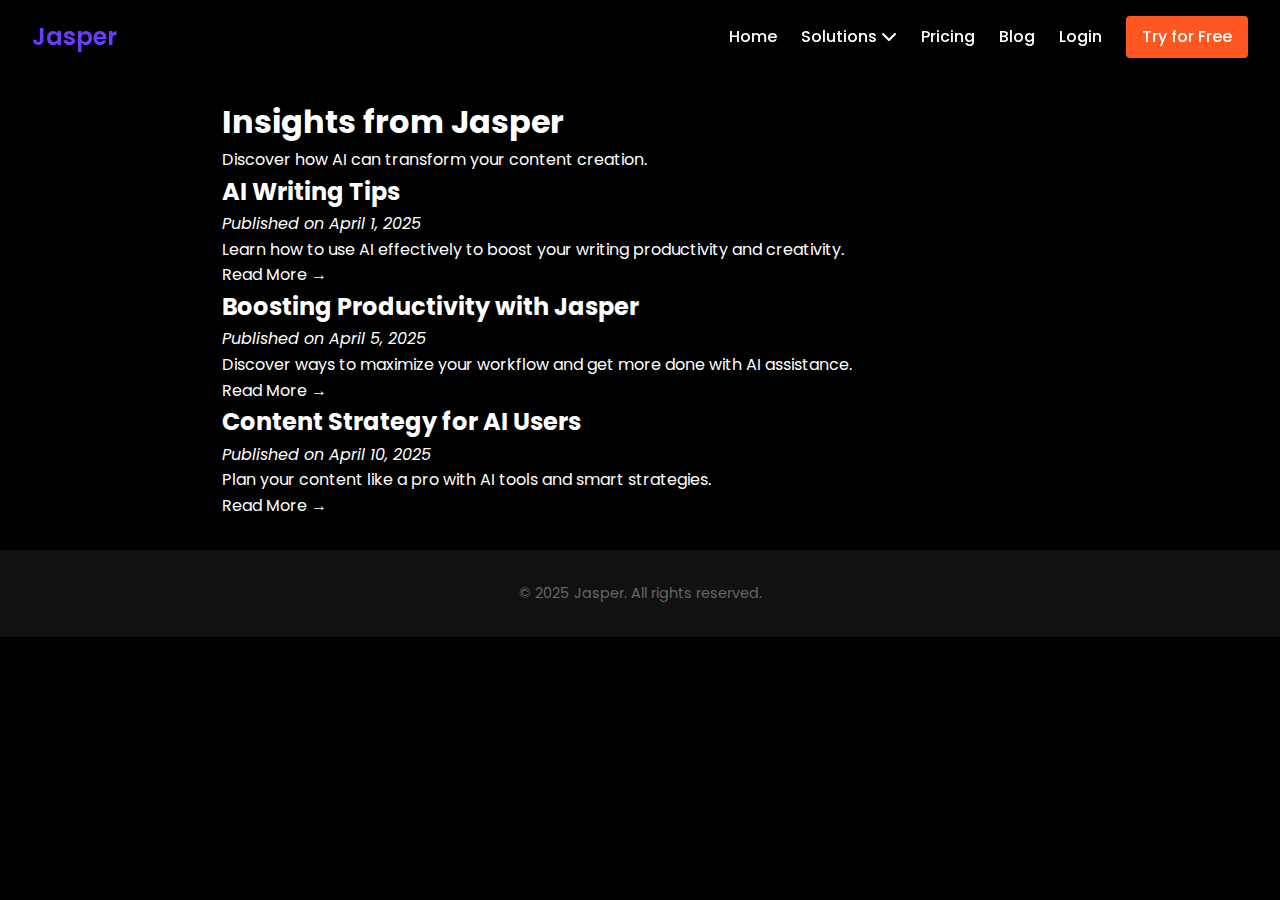
==== commit 5668360c: ".." ====
--- a/blog.html
+++ b/blog.html
@@ -1,124 +1,66 @@
 <!DOCTYPE html>
 <html lang="en">
 <head>
-  <meta charset="UTF-8">
-  <meta name="viewport" content="width=device-width, initial-scale=1.0">
+  <meta charset="UTF-8" />
+  <meta name="viewport" content="width=device-width, initial-scale=1" />
   <title>Jasper AI - Blog</title>
-  <link href="https://fonts.googleapis.com/css2?family=Poppins:wght@400;500;600;700&display=swap" rel="stylesheet">
-  <link rel="stylesheet" href="https://cdnjs.cloudflare.com/ajax/libs/font-awesome/6.4.0/css/all.min.css">
-  <link rel="stylesheet" href="https://cdnjs.cloudflare.com/ajax/libs/animate.css/4.1.1/animate.min.css">
-  <link rel="stylesheet" href="styles.css">
+  <link href="https://fonts.googleapis.com/css2?family=Poppins:wght@400;600&display=swap" rel="stylesheet" />
+  <link rel="stylesheet" href="https://cdnjs.cloudflare.com/ajax/libs/font-awesome/6.4.0/css/all.min.css" />
+  <link rel="stylesheet" href="styles.css" />
 </head>
 <body>
+  <!-- Navbar (same as index.html) -->
   <nav class="navbar">
     <div class="logo">Jasper</div>
-    <div class="menu-toggle">☰</div>
+    <div class="menu-toggle"><i class="fas fa-bars"></i></div>
     <ul class="nav-links">
       <li><a href="index.html">Home</a></li>
       <li class="dropdown">
-        <a href="#" class="dropbtn">More</a>
-        <div class="dropdown-content">
-          <a href="pricing.html">Pricing</a>
-          <a href="blog.html">Blog</a>
-          <a href="login.html">Login</a>
-          <a href="guides.html">Guides</a>
-        </div>
+        <a href="#">Solutions <i class="fas fa-chevron-down"></i></a>
+        <ul class="dropdown-content">
+          <li><a href="#">Blog Writing</a></li>
+          <li><a href="#">Social Media</a></li>
+          <li><a href="#">Email Marketing</a></li>
+          <li><a href="#">Ad Copy</a></li>
+        </ul>
       </li>
+      <li><a href="pricing.html">Pricing</a></li>
+      <li><a href="blog.html" class="active-link">Blog</a></li>
+      <li><a href="login.html">Login</a></li>
       <li><a href="signup.html" class="cta-btn">Try for Free</a></li>
     </ul>
   </nav>
-  <section class="blog-hero">
+
+  <main class="blog-main" style="padding: 6rem 2rem 2rem; max-width: 900px; margin: 0 auto;">
     <h1>Insights from Jasper</h1>
     <p>Discover how AI can transform your content creation.</p>
-  </section>
-  <section class="blog-posts">
-    <div class="posts">
-      <article class="post animate__animated animate__fadeIn" style="animation-delay: 0.2s;">
-        <img src="assets/images/ai-writing-tips.jpg" alt="AI Writing Tips Thumbnail" class="post-thumbnail" onerror="this.style.display='none';this.nextElementSibling.style.display='block';">
-        <img src="https://via.placeholder.com/300x200?text=AI+Writing+Tips" alt="Fallback AI Writing Tips" class="post-thumbnail-fallback" style="display:none;">
-        <h2>AI Writing Tips</h2>
-        <p>Learn how to use AI effectively. <time datetime="2025-04-01">Published on April 1, 2025</time>.</p>
-        <button class="post-btn">Read More</button>
-      </article>
-      <article class="post animate__animated animate__fadeIn" style="animation-delay: 0.4s;">
-        <img src="assets/images/productivity.jpg" alt="Boosting Productivity Thumbnail" class="post-thumbnail" onerror="this.style.display='none';this.nextElementSibling.style.display='block';">
-        <img src="https://via.placeholder.com/300x200?text=Boosting+Productivity" alt="Fallback Boosting Productivity" class="post-thumbnail-fallback" style="display:none;">
-        <h2>Boosting Productivity with Jasper</h2>
-        <p>Discover ways to maximize your workflow. <time datetime="2025-04-05">Published on April 5, 2025</time>.</p>
-        <button class="post-btn">Read More</button>
-      </article>
-      <article class="post animate__animated animate__fadeIn" style="animation-delay: 0.6s;">
-        <img src="assets/images/content-strategy.jpg" alt="Content Strategy Thumbnail" class="post-thumbnail" onerror="this.style.display='none';this.nextElementSibling.style.display='block';">
-        <img src="https://via.placeholder.com/300x200?text=Content+Strategy" alt="Fallback Content Strategy" class="post-thumbnail-fallback" style="display:none;">
-        <h2>Content Strategy for AI Users</h2>
-        <p>Plan your content like a pro with AI tools. <time datetime="2025-04-10">Published on April 10, 2025</time>.</p>
-        <button class="post-btn">Read More</button>
-      </article>
-    </div>
-  </section>
-  <section class="feedback">
-    <h2>Leave Feedback</h2>
-    <form id="feedback-form">
-      <label for="name">Name:</label><br>
-      <input type="text" id="name" name="name" required><br><br>
-      <label for="comment">Comment:</label><br>
-      <textarea id="comment" name="comment" rows="4" required></textarea><br><br>
-      <button type="submit" class="feedback-btn">Submit Feedback</button>
-    </form>
-    <div id="feedback-message"></div>
-  </section>
+
+    <article class="blog-post">
+      <h2>AI Writing Tips</h2>
+      <p><em>Published on April 1, 2025</em></p>
+      <p>Learn how to use AI effectively to boost your writing productivity and creativity.</p>
+      <a href="#" class="read-more">Read More &rarr;</a>
+    </article>
+
+    <article class="blog-post">
+      <h2>Boosting Productivity with Jasper</h2>
+      <p><em>Published on April 5, 2025</em></p>
+      <p>Discover ways to maximize your workflow and get more done with AI assistance.</p>
+      <a href="#" class="read-more">Read More &rarr;</a>
+    </article>
+
+    <article class="blog-post">
+      <h2>Content Strategy for AI Users</h2>
+      <p><em>Published on April 10, 2025</em></p>
+      <p>Plan your content like a pro with AI tools and smart strategies.</p>
+      <a href="#" class="read-more">Read More &rarr;</a>
+    </article>
+  </main>
+
   <footer class="footer">
-    <div class="footer-content">
-      <div class="footer-section">
-        <h4>Jasper</h4>
-        <p>AI that helps you create content faster.</p>
-        <div class="social-icons">
-          <a href="#"><i class="fab fa-twitter"></i></a>
-          <a href="#"><i class="fab fa-facebook"></i></a>
-          <a href="#"><i class="fab fa-linkedin"></i></a>
-          <a href="#"><i class="fab fa-instagram"></i></a>
-        </div>
-      </div>
-      <div class="footer-section">
-        <h4>Product</h4>
-        <a href="#">Features</a>
-        <a href="pricing.html">Pricing</a>
-        <a href="#">What's New</a>
-        <a href="#">Roadmap</a>
-      </div>
-      <div class="footer-section">
-        <h4>Resources</h4>
-        <a href="blog.html">Blog</a>
-        <a href="guides.html">Guides</a>
-        <a href="#">Help Center</a>
-        <a href="#">API</a>
-      </div>
-      <div class="footer-section">
-        <h4>Company</h4>
-        <a href="#">About</a>
-        <a href="#">Careers</a>
-        <a href="#">Contact</a>
-        <a href="#">Terms</a>
-        <a href="#">Privacy</a>
-      </div>
-    </div>
-    <!-- Replace existing "More" dropdown in all files -->
-<li class="dropdown">
-  <a href="#" class="dropbtn">Solutions <i class="fas fa-chevron-down"></i></a>
-  <div class="dropdown-content">
-    <a href="blog.html">Blog Writers</a>
-    <a href="#">Social Media</a>
-    <a href="#">SEO Tools</a>
-    <div class="dropdown-divider"></div>
-    <a href="pricing.html">Pricing</a>
-    <a href="guides.html">Guides</a>
-  </div>
-</li>
+    <p>© 2025 Jasper. All rights reserved.</p>
+  </footer>
 
-    <div class="footer-bottom">
-      <p>© 2025 Jasper. All rights reserved.</p>
-    </div>
-  </footer>
   <script src="script.js"></script>
 </body>
-</html>+</html>
--- a/styles.css
+++ b/styles.css
@@ -1302,3 +1302,205 @@
     color: #ff5722;
   }
 }
+/* Base styles */
+body, html {
+  margin: 0; padding: 0; font-family: 'Poppins', sans-serif; background: #000; color: #fff; height: 100%;
+  overflow-x: hidden;
+}
+
+/* Navbar */
+.navbar {
+  display: flex; justify-content: space-between; align-items: center;
+  padding: 1rem 2rem; background: rgba(0,0,0,0.7); position: fixed; width: 100%; top: 0; z-index: 1000;
+}
+.navbar .logo {
+  font-weight: 600; font-size: 1.5rem; cursor: pointer;
+}
+.nav-links {
+  list-style: none; display: flex; gap: 1.5rem; margin: 0; padding: 0;
+}
+.nav-links li {
+  position: relative;
+}
+.nav-links li a {
+  color: #fff; text-decoration: none; font-weight: 500;
+  transition: color 0.3s;
+}
+.nav-links li a:hover {
+  color: #ff5722;
+}
+.cta-btn {
+  background: #ff5722; padding: 0.5rem 1rem; border-radius: 4px; color: #fff; font-weight: 600;
+  text-decoration: none;
+  transition: background 0.3s;
+}
+.cta-btn:hover {
+  background: #e64a19;
+}
+
+/* Dropdown */
+.dropdown-content {
+  display: none; position: absolute; background-color: #222; min-width: 160px; top: 100%; left: 0;
+  border-radius: 4px; box-shadow: 0 8px 16px rgba(0,0,0,0.3); z-index: 1001;
+}
+.dropdown-content li {
+  padding: 0.75rem 1rem;
+}
+.dropdown-content li a {
+  color: #fff; display: block;
+}
+.dropdown-content li a:hover {
+  background-color: #ff5722;
+}
+.nav-links li:hover .dropdown-content {
+  display: block;
+}
+
+/* Hero */
+.hero {
+  position: relative; height: 100vh; display: flex; flex-direction: column; justify-content: center; align-items: center;
+  text-align: center; padding: 0 1rem; z-index: 1;
+}
+.hero-video {
+  position: fixed; top: 0; left: 0; width: 100%; height: 100%; object-fit: cover; z-index: 0;
+}
+.video-overlay {
+  position: fixed; top: 0; left: 0; width: 100%; height: 100%; background: rgba(0,0,0,0.5); z-index: 0;
+}
+.hero h1 {
+  font-size: 3rem; max-width: 700px; margin-bottom: 1rem; font-weight: 600;
+}
+.hero p {
+  font-size: 1.25rem; max-width: 600px; margin-bottom: 2rem; font-weight: 400;
+}
+.hero-buttons {
+  display: flex; gap: 1rem; justify-content: center; flex-wrap: wrap;
+}
+.secondary-btn {
+  background: transparent; border: 2px solid #ff5722; color: #ff5722; padding: 0.5rem 1.5rem; border-radius: 4px;
+  cursor: pointer; font-weight: 600; display: flex; align-items: center; gap: 0.5rem;
+  transition: background 0.3s, color 0.3s;
+}
+.secondary-btn:hover {
+  background: #ff5722; color: #fff;
+}
+.hero-note {
+  margin-top: 1rem; font-size: 0.9rem; color: #ccc;
+}
+
+/* Trusted By */
+.trusted-by {
+  margin: 3rem auto; max-width: 900px; text-align: center; color: #bbb; font-weight: 600; letter-spacing: 2px;
+}
+.logo-grid {
+  display: flex; justify-content: center; gap: 3rem; margin-top: 1rem; flex-wrap: wrap;
+  color: #fff; font-weight: 600; font-size: 1.1rem;
+}
+
+/* Features */
+.features {
+  background: #111; padding: 3rem 1rem; text-align: center;
+}
+.features h2 {
+  font-size: 2rem; margin-bottom: 2rem;
+}
+.feature-cards {
+  display: flex; justify-content: center; gap: 2rem; flex-wrap: wrap;
+}
+.feature-card {
+  background: #222; padding: 1.5rem; border-radius: 8px; width: 250px;
+  box-shadow: 0 0 10px rgba(255,87,34,0.3);
+  transition: transform 0.3s;
+}
+.feature-card:hover {
+  transform: translateY(-10px);
+}
+.feature-card i {
+  font-size: 2.5rem; color: #ff5722; margin-bottom: 1rem;
+}
+.feature-card h3 {
+  margin-bottom: 0.5rem;
+}
+
+/* Testimonials */
+.testimonials {
+  background: #000; padding: 3rem 1rem; text-align: center; color: #eee;
+}
+.testimonials h2 {
+  font-size: 2rem; margin-bottom: 2rem;
+}
+.testimonial-carousel {
+  max-width: 700px; margin: 0 auto; position: relative;
+}
+.testimonial {
+  display: none; font-style: italic; font-size: 1.1rem;
+}
+.testimonial.active {
+  display: block;
+}
+.testimonial span {
+  display: block; margin-top: 1rem; font-weight: 600; font-style: normal;
+}
+.carousel-prev, .carousel-next {
+  position: absolute; top: 50%; transform: translateY(-50%);
+  background: transparent; border: none; color: #ff5722; font-size: 2rem; cursor: pointer;
+  user-select: none;
+}
+.carousel-prev {
+  left: -40px;
+}
+.carousel-next {
+  right: -40px;
+}
+
+/* CTA Section */
+.cta-section {
+  background: #ff5722; color: #fff; padding: 3rem 1rem; text-align: center;
+}
+.cta-section h2 {
+  font-size: 2rem; margin-bottom: 1rem;
+}
+.cta-section p {
+  margin-bottom: 2rem;
+}
+
+/* Footer */
+.footer {
+  background: #111; color: #666; padding: 2rem 1rem; text-align: center; font-size: 0.9rem;
+}
+
+/* Responsive */
+@media (max-width: 768px) {
+  .hero h1 {
+    font-size: 2rem;
+  }
+  .feature-cards {
+    flex-direction: column; align-items: center;
+  }
+  .feature-card {
+    width: 90%;
+  }
+  .nav-links {
+    display: none;
+    flex-direction: column;
+    background: rgba(0,0,0,0.9);
+    position: fixed;
+    top: 60px;
+    right: 0;
+    width: 200px;
+    padding: 1rem;
+    border-radius: 0 0 0 8px;
+  }
+  .nav-links.active {
+    display: flex;
+  }
+  .menu-toggle {
+    display: block; font-size: 1.5rem; cursor: pointer; color: #fff;
+  }
+  .dropdown-content {
+    position: static; background: transparent; box-shadow: none; padding-left: 1rem;
+  }
+  .dropdown-content li a:hover {
+    background: transparent; color: #ff5722;
+  }
+}
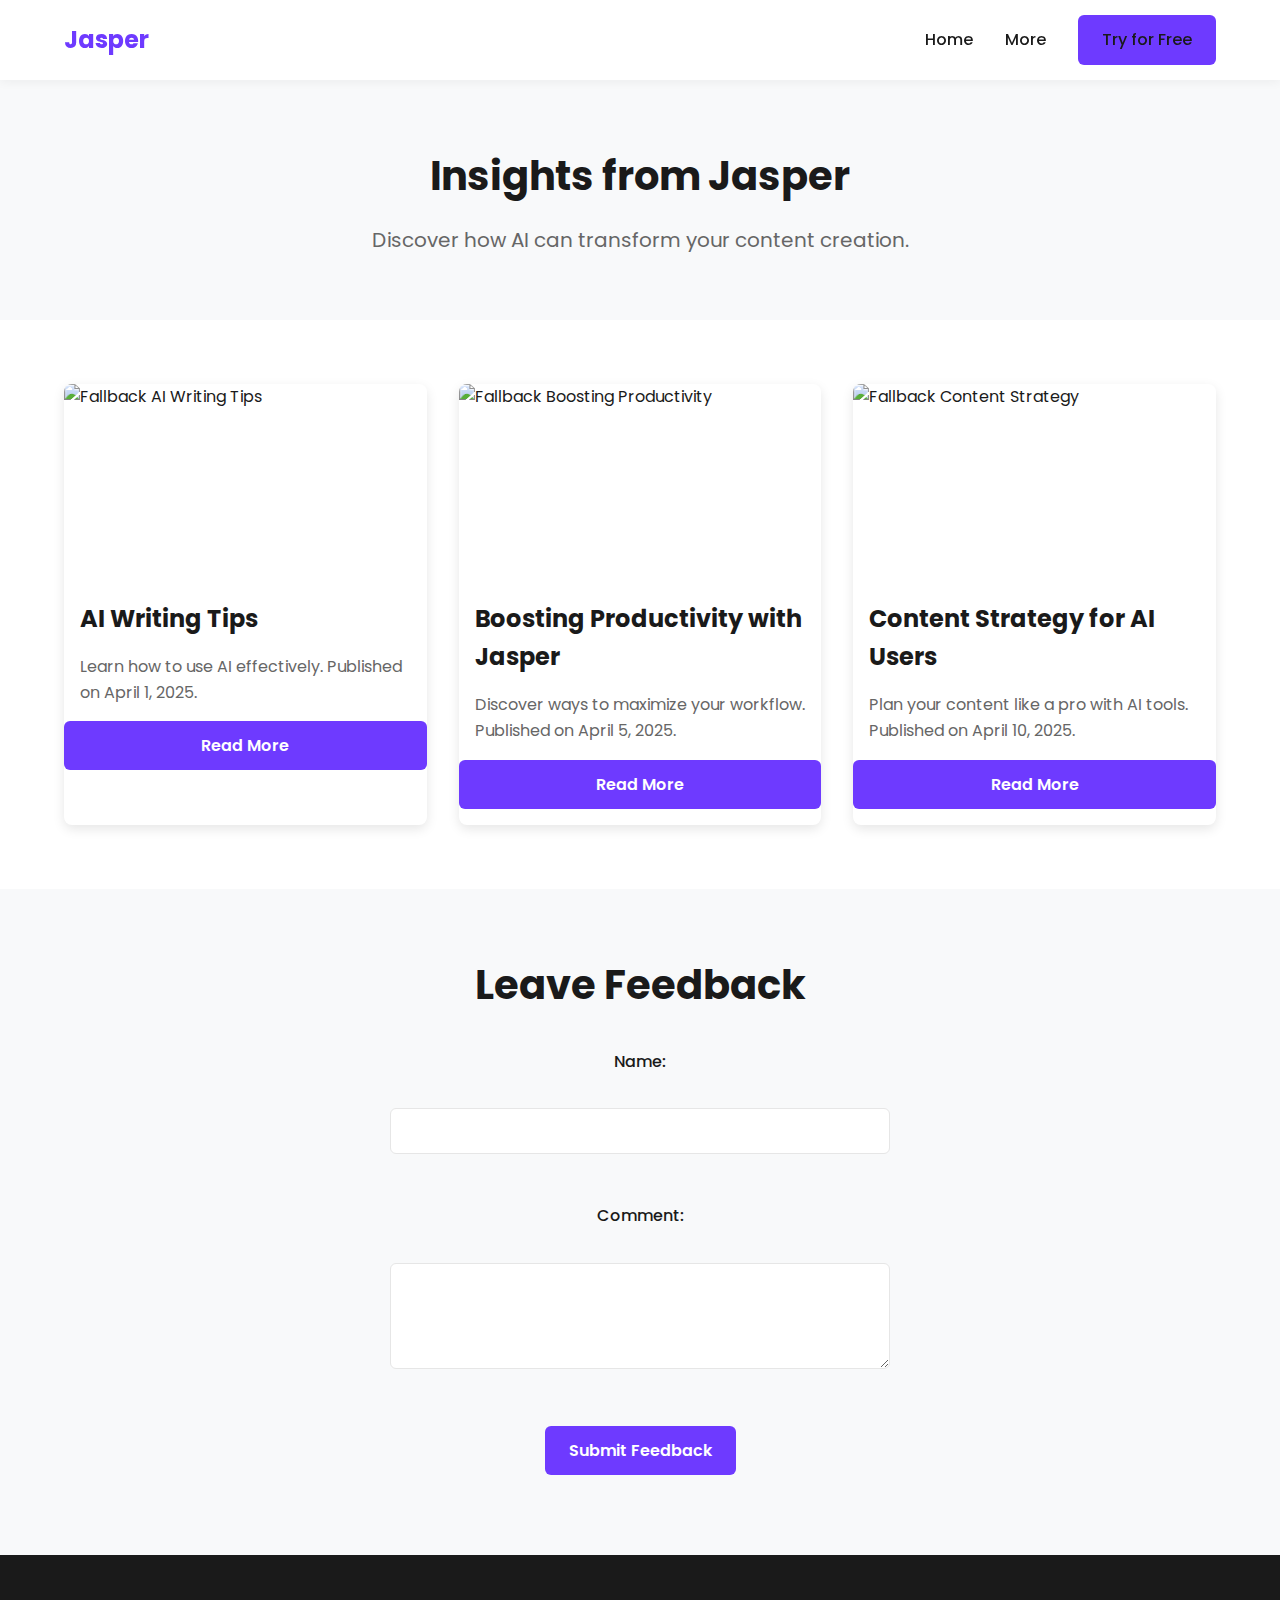
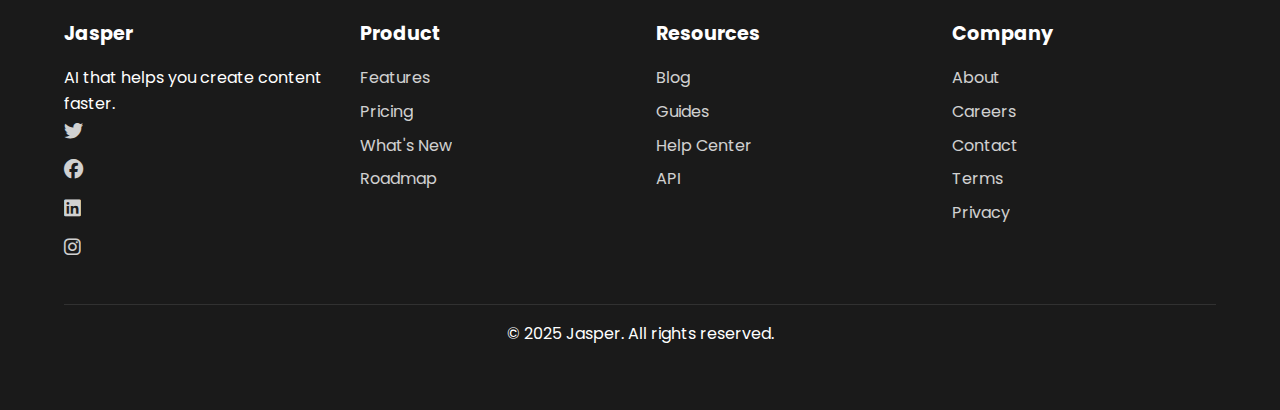
==== commit 6de6df36: "ultimate" ====
--- a/blog.html
+++ b/blog.html
@@ -1,66 +1,111 @@
 <!DOCTYPE html>
 <html lang="en">
 <head>
-  <meta charset="UTF-8" />
-  <meta name="viewport" content="width=device-width, initial-scale=1" />
+  <meta charset="UTF-8">
+  <meta name="viewport" content="width=device-width, initial-scale=1.0">
   <title>Jasper AI - Blog</title>
-  <link href="https://fonts.googleapis.com/css2?family=Poppins:wght@400;600&display=swap" rel="stylesheet" />
-  <link rel="stylesheet" href="https://cdnjs.cloudflare.com/ajax/libs/font-awesome/6.4.0/css/all.min.css" />
-  <link rel="stylesheet" href="styles.css" />
+  <link href="https://fonts.googleapis.com/css2?family=Poppins:wght@400;500;600;700&display=swap" rel="stylesheet">
+  <link rel="stylesheet" href="https://cdnjs.cloudflare.com/ajax/libs/font-awesome/6.4.0/css/all.min.css">
+  <link rel="stylesheet" href="https://cdnjs.cloudflare.com/ajax/libs/animate.css/4.1.1/animate.min.css">
+  <link rel="stylesheet" href="styles.css">
 </head>
 <body>
-  <!-- Navbar (same as index.html) -->
   <nav class="navbar">
     <div class="logo">Jasper</div>
-    <div class="menu-toggle"><i class="fas fa-bars"></i></div>
+    <div class="menu-toggle">☰</div>
     <ul class="nav-links">
       <li><a href="index.html">Home</a></li>
       <li class="dropdown">
-        <a href="#">Solutions <i class="fas fa-chevron-down"></i></a>
-        <ul class="dropdown-content">
-          <li><a href="#">Blog Writing</a></li>
-          <li><a href="#">Social Media</a></li>
-          <li><a href="#">Email Marketing</a></li>
-          <li><a href="#">Ad Copy</a></li>
-        </ul>
+        <a href="#" class="dropbtn">More</a>
+        <div class="dropdown-content">
+          <a href="pricing.html">Pricing</a>
+          <a href="blog.html">Blog</a>
+          <a href="login.html">Login</a>
+          <a href="guides.html">Guides</a>
+        </div>
       </li>
-      <li><a href="pricing.html">Pricing</a></li>
-      <li><a href="blog.html" class="active-link">Blog</a></li>
-      <li><a href="login.html">Login</a></li>
       <li><a href="signup.html" class="cta-btn">Try for Free</a></li>
     </ul>
   </nav>
-
-  <main class="blog-main" style="padding: 6rem 2rem 2rem; max-width: 900px; margin: 0 auto;">
+  <section class="blog-hero">
     <h1>Insights from Jasper</h1>
     <p>Discover how AI can transform your content creation.</p>
-
-    <article class="blog-post">
-      <h2>AI Writing Tips</h2>
-      <p><em>Published on April 1, 2025</em></p>
-      <p>Learn how to use AI effectively to boost your writing productivity and creativity.</p>
-      <a href="#" class="read-more">Read More &rarr;</a>
-    </article>
-
-    <article class="blog-post">
-      <h2>Boosting Productivity with Jasper</h2>
-      <p><em>Published on April 5, 2025</em></p>
-      <p>Discover ways to maximize your workflow and get more done with AI assistance.</p>
-      <a href="#" class="read-more">Read More &rarr;</a>
-    </article>
-
-    <article class="blog-post">
-      <h2>Content Strategy for AI Users</h2>
-      <p><em>Published on April 10, 2025</em></p>
-      <p>Plan your content like a pro with AI tools and smart strategies.</p>
-      <a href="#" class="read-more">Read More &rarr;</a>
-    </article>
-  </main>
-
+  </section>
+  <section class="blog-posts">
+    <div class="posts">
+      <article class="post animate__animated animate__fadeIn" style="animation-delay: 0.2s;">
+        <img src="assets/images/ai-writing-tips.jpg" alt="AI Writing Tips Thumbnail" class="post-thumbnail" onerror="this.style.display='none';this.nextElementSibling.style.display='block';">
+        <img src="https://via.placeholder.com/300x200?text=AI+Writing+Tips" alt="Fallback AI Writing Tips" class="post-thumbnail-fallback" style="display:none;">
+        <h2>AI Writing Tips</h2>
+        <p>Learn how to use AI effectively. <time datetime="2025-04-01">Published on April 1, 2025</time>.</p>
+        <button class="post-btn">Read More</button>
+      </article>
+      <article class="post animate__animated animate__fadeIn" style="animation-delay: 0.4s;">
+        <img src="assets/images/productivity.jpg" alt="Boosting Productivity Thumbnail" class="post-thumbnail" onerror="this.style.display='none';this.nextElementSibling.style.display='block';">
+        <img src="https://via.placeholder.com/300x200?text=Boosting+Productivity" alt="Fallback Boosting Productivity" class="post-thumbnail-fallback" style="display:none;">
+        <h2>Boosting Productivity with Jasper</h2>
+        <p>Discover ways to maximize your workflow. <time datetime="2025-04-05">Published on April 5, 2025</time>.</p>
+        <button class="post-btn">Read More</button>
+      </article>
+      <article class="post animate__animated animate__fadeIn" style="animation-delay: 0.6s;">
+        <img src="assets/images/content-strategy.jpg" alt="Content Strategy Thumbnail" class="post-thumbnail" onerror="this.style.display='none';this.nextElementSibling.style.display='block';">
+        <img src="https://via.placeholder.com/300x200?text=Content+Strategy" alt="Fallback Content Strategy" class="post-thumbnail-fallback" style="display:none;">
+        <h2>Content Strategy for AI Users</h2>
+        <p>Plan your content like a pro with AI tools. <time datetime="2025-04-10">Published on April 10, 2025</time>.</p>
+        <button class="post-btn">Read More</button>
+      </article>
+    </div>
+  </section>
+  <section class="feedback">
+    <h2>Leave Feedback</h2>
+    <form id="feedback-form">
+      <label for="name">Name:</label><br>
+      <input type="text" id="name" name="name" required><br><br>
+      <label for="comment">Comment:</label><br>
+      <textarea id="comment" name="comment" rows="4" required></textarea><br><br>
+      <button type="submit" class="feedback-btn">Submit Feedback</button>
+    </form>
+    <div id="feedback-message"></div>
+  </section>
   <footer class="footer">
-    <p>© 2025 Jasper. All rights reserved.</p>
+    <div class="footer-content">
+      <div class="footer-section">
+        <h4>Jasper</h4>
+        <p>AI that helps you create content faster.</p>
+        <div class="social-icons">
+          <a href="#"><i class="fab fa-twitter"></i></a>
+          <a href="#"><i class="fab fa-facebook"></i></a>
+          <a href="#"><i class="fab fa-linkedin"></i></a>
+          <a href="#"><i class="fab fa-instagram"></i></a>
+        </div>
+      </div>
+      <div class="footer-section">
+        <h4>Product</h4>
+        <a href="#">Features</a>
+        <a href="pricing.html">Pricing</a>
+        <a href="#">What's New</a>
+        <a href="#">Roadmap</a>
+      </div>
+      <div class="footer-section">
+        <h4>Resources</h4>
+        <a href="blog.html">Blog</a>
+        <a href="guides.html">Guides</a>
+        <a href="#">Help Center</a>
+        <a href="#">API</a>
+      </div>
+      <div class="footer-section">
+        <h4>Company</h4>
+        <a href="#">About</a>
+        <a href="#">Careers</a>
+        <a href="#">Contact</a>
+        <a href="#">Terms</a>
+        <a href="#">Privacy</a>
+      </div>
+    </div>
+    <div class="footer-bottom">
+      <p>© 2025 Jasper. All rights reserved.</p>
+    </div>
   </footer>
-
   <script src="script.js"></script>
 </body>
-</html>
+</html>--- a/styles.css
+++ b/styles.css
@@ -934,573 +934,32 @@
     grid-template-columns: 1fr;
   }
 }
-.brand-settings {
-  position: fixed;
-  right: 20px;
-  bottom: 20px;
-  background: white;
-  padding: 15px;
-  border-radius: 8px;
-  box-shadow: 0 2px 10px rgba(0,0,0,0.1);
-  z-index: 1000;
-}
-.seo-tooltip {
-  position: relative;
-  display: inline-block;
-  border-bottom: 1px dotted #666;
-  cursor: help;
-}
-
-.seo-tooltip:hover::after {
-  content: "Readability: Good | Keywords: 3/5";
-  position: absolute;
-  background: #fff;
-  border: 1px solid #ddd;
-  padding: 5px;
-  border-radius: 4px;
-  bottom: 100%;
-  left: 50%;
-  transform: translateX(-50%);
-  white-space: nowrap;
-}
-/* Reset and base */
-* {
-  box-sizing: border-box;
-}
-body, html {
-  margin: 0;
-  padding: 0;
-  font-family: 'Poppins', sans-serif;
-  background-color: #000;
-  color: #fff;
-  height: 100%;
-  overflow-x: hidden;
-}
-
-/* Navbar */
-.navbar {
-  display: flex;
-  justify-content: space-between;
-  align-items: center;
-  padding: 1rem 2rem;
-  background: rgba(0, 0, 0, 0.7);
-  position: fixed;
-  width: 100%;
-  top: 0;
-  z-index: 1000;
-}
-.navbar .logo {
-  font-weight: 600;
-  font-size: 1.5rem;
-  cursor: pointer;
-}
-.nav-links {
-  list-style: none;
-  display: flex;
-  gap: 1.5rem;
-  margin: 0;
-  padding: 0;
-}
-.nav-links li {
-  position: relative;
-}
-.nav-links li a {
-  color: #fff;
-  text-decoration: none;
-  font-weight: 500;
-  transition: color 0.3s;
-}
-.nav-links li a:hover {
-  color: #ff5722;
-}
-.cta-btn {
-  background: #ff5722;
-  padding: 0.5rem 1rem;
-  border-radius: 4px;
-  color: #fff;
-  font-weight: 600;
-  text-decoration: none;
-  transition: background 0.3s;
-}
-.cta-btn:hover {
-  background: #e64a19;
-}
-
-/* Dropdown */
-.dropdown-content {
-  display: none;
-  position: absolute;
-  background-color: #222;
-  min-width: 160px;
-  top: 100%;
-  left: 0;
-  border-radius: 4px;
-  box-shadow: 0 8px 16px rgba(0,0,0,0.3);
-  z-index: 1001;
-}
-.dropdown-content li {
-  padding: 0.75rem 1rem;
-}
-.dropdown-content li a {
-  color: #fff;
-  display: block;
-}
-.dropdown-content li a:hover {
-  background-color: #ff5722;
-}
-.nav-links li:hover .dropdown-content {
-  display: block;
-}
-
-/* Menu toggle for mobile */
-.menu-toggle {
-  display: none;
-  font-size: 1.5rem;
-  cursor: pointer;
-  color: #fff;
-}
-
-/* Hero Section */
-.hero {
-  position: relative;
-  height: 100vh;
-  display: flex;
-  flex-direction: column;
-  justify-content: center;
-  align-items: center;
-  text-align: center;
-  padding: 0 1rem;
-  z-index: 1;
-}
-.hero-video {
+#background-video {
   position: fixed;
   top: 0;
   left: 0;
   width: 100%;
   height: 100%;
   object-fit: cover;
-  z-index: 0;
-}
-.video-overlay {
+  z-index: -1;
+}
+
+.fallback-image {
   position: fixed;
   top: 0;
   left: 0;
   width: 100%;
   height: 100%;
-  background: rgba(0,0,0,0.5);
-  z-index: 0;
-}
-.hero h1 {
-  font-size: 3rem;
-  max-width: 700px;
-  margin-bottom: 1rem;
-  font-weight: 600;
-}
-.hero p {
-  font-size: 1.25rem;
-  max-width: 600px;
-  margin-bottom: 2rem;
-  font-weight: 400;
-}
-.hero-buttons {
-  display: flex;
-  gap: 1rem;
-  justify-content: center;
-  flex-wrap: wrap;
-}
-.secondary-btn {
-  background: transparent;
-  border: 2px solid #ff5722;
-  color: #ff5722;
-  padding: 0.5rem 1.5rem;
-  border-radius: 4px;
-  cursor: pointer;
-  font-weight: 600;
-  display: flex;
-  align-items: center;
-  gap: 0.5rem;
-  transition: background 0.3s, color 0.3s;
-}
-.secondary-btn:hover {
-  background: #ff5722;
-  color: #fff;
-}
-.hero-note {
-  margin-top: 1rem;
-  font-size: 0.9rem;
-  color: #ccc;
-}
-
-/* Trusted By Section */
-.trusted-by {
-  margin: 3rem auto;
-  max-width: 900px;
-  text-align: center;
-  color: #bbb;
-  font-weight: 600;
-  letter-spacing: 2px;
-}
-.logo-grid {
-  display: flex;
-  justify-content: center;
-  gap: 3rem;
-  margin-top: 1rem;
-  flex-wrap: wrap;
-  color: #fff;
-  font-weight: 600;
-  font-size: 1.1rem;
-}
-
-/* Features Section */
-.features {
-  background: #111;
-  padding: 3rem 1rem;
-  text-align: center;
-}
-.features h2 {
-  font-size: 2rem;
-  margin-bottom: 2rem;
-}
-.feature-cards {
-  display: flex;
-  justify-content: center;
-  gap: 2rem;
-  flex-wrap: wrap;
-}
-.feature-card {
-  background: #222;
-  padding: 1.5rem;
-  border-radius: 8px;
-  width: 250px;
-  box-shadow: 0 0 10px rgba(255,87,34,0.3);
-  transition: transform 0.3s;
-}
-.feature-card:hover {
-  transform: translateY(-10px);
-}
-.feature-card i {
-  font-size: 2.5rem;
-  color: #ff5722;
-  margin-bottom: 1rem;
-}
-.feature-card h3 {
-  margin-bottom: 0.5rem;
-}
-
-/* Testimonials Section */
-.testimonials {
-  background: #000;
-  padding: 3rem 1rem;
-  text-align: center;
-  color: #eee;
-}
-.testimonials h2 {
-  font-size: 2rem;
-  margin-bottom: 2rem;
-}
-.testimonial-carousel {
-  max-width: 700px;
-  margin: 0 auto;
-  position: relative;
-}
-.testimonial {
+  object-fit: cover;
+  z-index: -1;
   display: none;
-  font-style: italic;
-  font-size: 1.1rem;
-}
-.testimonial.active {
-  display: block;
-}
-.testimonial span {
-  display: block;
-  margin-top: 1rem;
-  font-weight: 600;
-  font-style: normal;
-}
-.carousel-prev, .carousel-next {
-  position: absolute;
-  top: 50%;
-  transform: translateY(-50%);
-  background: transparent;
-  border: none;
-  color: #ff5722;
-  font-size: 2rem;
-  cursor: pointer;
-  user-select: none;
-}
-.carousel-prev {
-  left: -40px;
-}
-.carousel-next {
-  right: -40px;
-}
-
-/* CTA Section */
-.cta-section {
-  background: #ff5722;
-  color: #fff;
-  padding: 3rem 1rem;
-  text-align: center;
-}
-.cta-section h2 {
-  font-size: 2rem;
-  margin-bottom: 1rem;
-}
-.cta-section p {
-  margin-bottom: 2rem;
-}
-
-/* Footer */
-.footer {
-  background: #111;
-  color: #666;
-  padding: 2rem 1rem;
-  text-align: center;
-  font-size: 0.9rem;
-}
-
-/* Responsive */
+}
+
 @media (max-width: 768px) {
-  .hero h1 {
-    font-size: 2rem;
+  #background-video {
+    display: none;
   }
-  .feature-cards {
-    flex-direction: column;
-    align-items: center;
+  .fallback-image {
+    display: block;
   }
-  .feature-card {
-    width: 90%;
-  }
-  .nav-links {
-    display: none;
-    flex-direction: column;
-    background: rgba(0,0,0,0.9);
-    position: fixed;
-    top: 60px;
-    right: 0;
-    width: 200px;
-    padding: 1rem;
-    border-radius: 0 0 0 8px;
-  }
-  .nav-links.active {
-    display: flex;
-  }
-  .menu-toggle {
-    display: block;
-    font-size: 1.5rem;
-    cursor: pointer;
-    color: #fff;
-  }
-  .dropdown-content {
-    position: static;
-    background: transparent;
-    box-shadow: none;
-    padding-left: 1rem;
-  }
-  .dropdown-content li a:hover {
-    background: transparent;
-    color: #ff5722;
-  }
-}
-/* Base styles */
-body, html {
-  margin: 0; padding: 0; font-family: 'Poppins', sans-serif; background: #000; color: #fff; height: 100%;
-  overflow-x: hidden;
-}
-
-/* Navbar */
-.navbar {
-  display: flex; justify-content: space-between; align-items: center;
-  padding: 1rem 2rem; background: rgba(0,0,0,0.7); position: fixed; width: 100%; top: 0; z-index: 1000;
-}
-.navbar .logo {
-  font-weight: 600; font-size: 1.5rem; cursor: pointer;
-}
-.nav-links {
-  list-style: none; display: flex; gap: 1.5rem; margin: 0; padding: 0;
-}
-.nav-links li {
-  position: relative;
-}
-.nav-links li a {
-  color: #fff; text-decoration: none; font-weight: 500;
-  transition: color 0.3s;
-}
-.nav-links li a:hover {
-  color: #ff5722;
-}
-.cta-btn {
-  background: #ff5722; padding: 0.5rem 1rem; border-radius: 4px; color: #fff; font-weight: 600;
-  text-decoration: none;
-  transition: background 0.3s;
-}
-.cta-btn:hover {
-  background: #e64a19;
-}
-
-/* Dropdown */
-.dropdown-content {
-  display: none; position: absolute; background-color: #222; min-width: 160px; top: 100%; left: 0;
-  border-radius: 4px; box-shadow: 0 8px 16px rgba(0,0,0,0.3); z-index: 1001;
-}
-.dropdown-content li {
-  padding: 0.75rem 1rem;
-}
-.dropdown-content li a {
-  color: #fff; display: block;
-}
-.dropdown-content li a:hover {
-  background-color: #ff5722;
-}
-.nav-links li:hover .dropdown-content {
-  display: block;
-}
-
-/* Hero */
-.hero {
-  position: relative; height: 100vh; display: flex; flex-direction: column; justify-content: center; align-items: center;
-  text-align: center; padding: 0 1rem; z-index: 1;
-}
-.hero-video {
-  position: fixed; top: 0; left: 0; width: 100%; height: 100%; object-fit: cover; z-index: 0;
-}
-.video-overlay {
-  position: fixed; top: 0; left: 0; width: 100%; height: 100%; background: rgba(0,0,0,0.5); z-index: 0;
-}
-.hero h1 {
-  font-size: 3rem; max-width: 700px; margin-bottom: 1rem; font-weight: 600;
-}
-.hero p {
-  font-size: 1.25rem; max-width: 600px; margin-bottom: 2rem; font-weight: 400;
-}
-.hero-buttons {
-  display: flex; gap: 1rem; justify-content: center; flex-wrap: wrap;
-}
-.secondary-btn {
-  background: transparent; border: 2px solid #ff5722; color: #ff5722; padding: 0.5rem 1.5rem; border-radius: 4px;
-  cursor: pointer; font-weight: 600; display: flex; align-items: center; gap: 0.5rem;
-  transition: background 0.3s, color 0.3s;
-}
-.secondary-btn:hover {
-  background: #ff5722; color: #fff;
-}
-.hero-note {
-  margin-top: 1rem; font-size: 0.9rem; color: #ccc;
-}
-
-/* Trusted By */
-.trusted-by {
-  margin: 3rem auto; max-width: 900px; text-align: center; color: #bbb; font-weight: 600; letter-spacing: 2px;
-}
-.logo-grid {
-  display: flex; justify-content: center; gap: 3rem; margin-top: 1rem; flex-wrap: wrap;
-  color: #fff; font-weight: 600; font-size: 1.1rem;
-}
-
-/* Features */
-.features {
-  background: #111; padding: 3rem 1rem; text-align: center;
-}
-.features h2 {
-  font-size: 2rem; margin-bottom: 2rem;
-}
-.feature-cards {
-  display: flex; justify-content: center; gap: 2rem; flex-wrap: wrap;
-}
-.feature-card {
-  background: #222; padding: 1.5rem; border-radius: 8px; width: 250px;
-  box-shadow: 0 0 10px rgba(255,87,34,0.3);
-  transition: transform 0.3s;
-}
-.feature-card:hover {
-  transform: translateY(-10px);
-}
-.feature-card i {
-  font-size: 2.5rem; color: #ff5722; margin-bottom: 1rem;
-}
-.feature-card h3 {
-  margin-bottom: 0.5rem;
-}
-
-/* Testimonials */
-.testimonials {
-  background: #000; padding: 3rem 1rem; text-align: center; color: #eee;
-}
-.testimonials h2 {
-  font-size: 2rem; margin-bottom: 2rem;
-}
-.testimonial-carousel {
-  max-width: 700px; margin: 0 auto; position: relative;
-}
-.testimonial {
-  display: none; font-style: italic; font-size: 1.1rem;
-}
-.testimonial.active {
-  display: block;
-}
-.testimonial span {
-  display: block; margin-top: 1rem; font-weight: 600; font-style: normal;
-}
-.carousel-prev, .carousel-next {
-  position: absolute; top: 50%; transform: translateY(-50%);
-  background: transparent; border: none; color: #ff5722; font-size: 2rem; cursor: pointer;
-  user-select: none;
-}
-.carousel-prev {
-  left: -40px;
-}
-.carousel-next {
-  right: -40px;
-}
-
-/* CTA Section */
-.cta-section {
-  background: #ff5722; color: #fff; padding: 3rem 1rem; text-align: center;
-}
-.cta-section h2 {
-  font-size: 2rem; margin-bottom: 1rem;
-}
-.cta-section p {
-  margin-bottom: 2rem;
-}
-
-/* Footer */
-.footer {
-  background: #111; color: #666; padding: 2rem 1rem; text-align: center; font-size: 0.9rem;
-}
-
-/* Responsive */
-@media (max-width: 768px) {
-  .hero h1 {
-    font-size: 2rem;
-  }
-  .feature-cards {
-    flex-direction: column; align-items: center;
-  }
-  .feature-card {
-    width: 90%;
-  }
-  .nav-links {
-    display: none;
-    flex-direction: column;
-    background: rgba(0,0,0,0.9);
-    position: fixed;
-    top: 60px;
-    right: 0;
-    width: 200px;
-    padding: 1rem;
-    border-radius: 0 0 0 8px;
-  }
-  .nav-links.active {
-    display: flex;
-  }
-  .menu-toggle {
-    display: block; font-size: 1.5rem; cursor: pointer; color: #fff;
-  }
-  .dropdown-content {
-    position: static; background: transparent; box-shadow: none; padding-left: 1rem;
-  }
-  .dropdown-content li a:hover {
-    background: transparent; color: #ff5722;
-  }
-}
+}